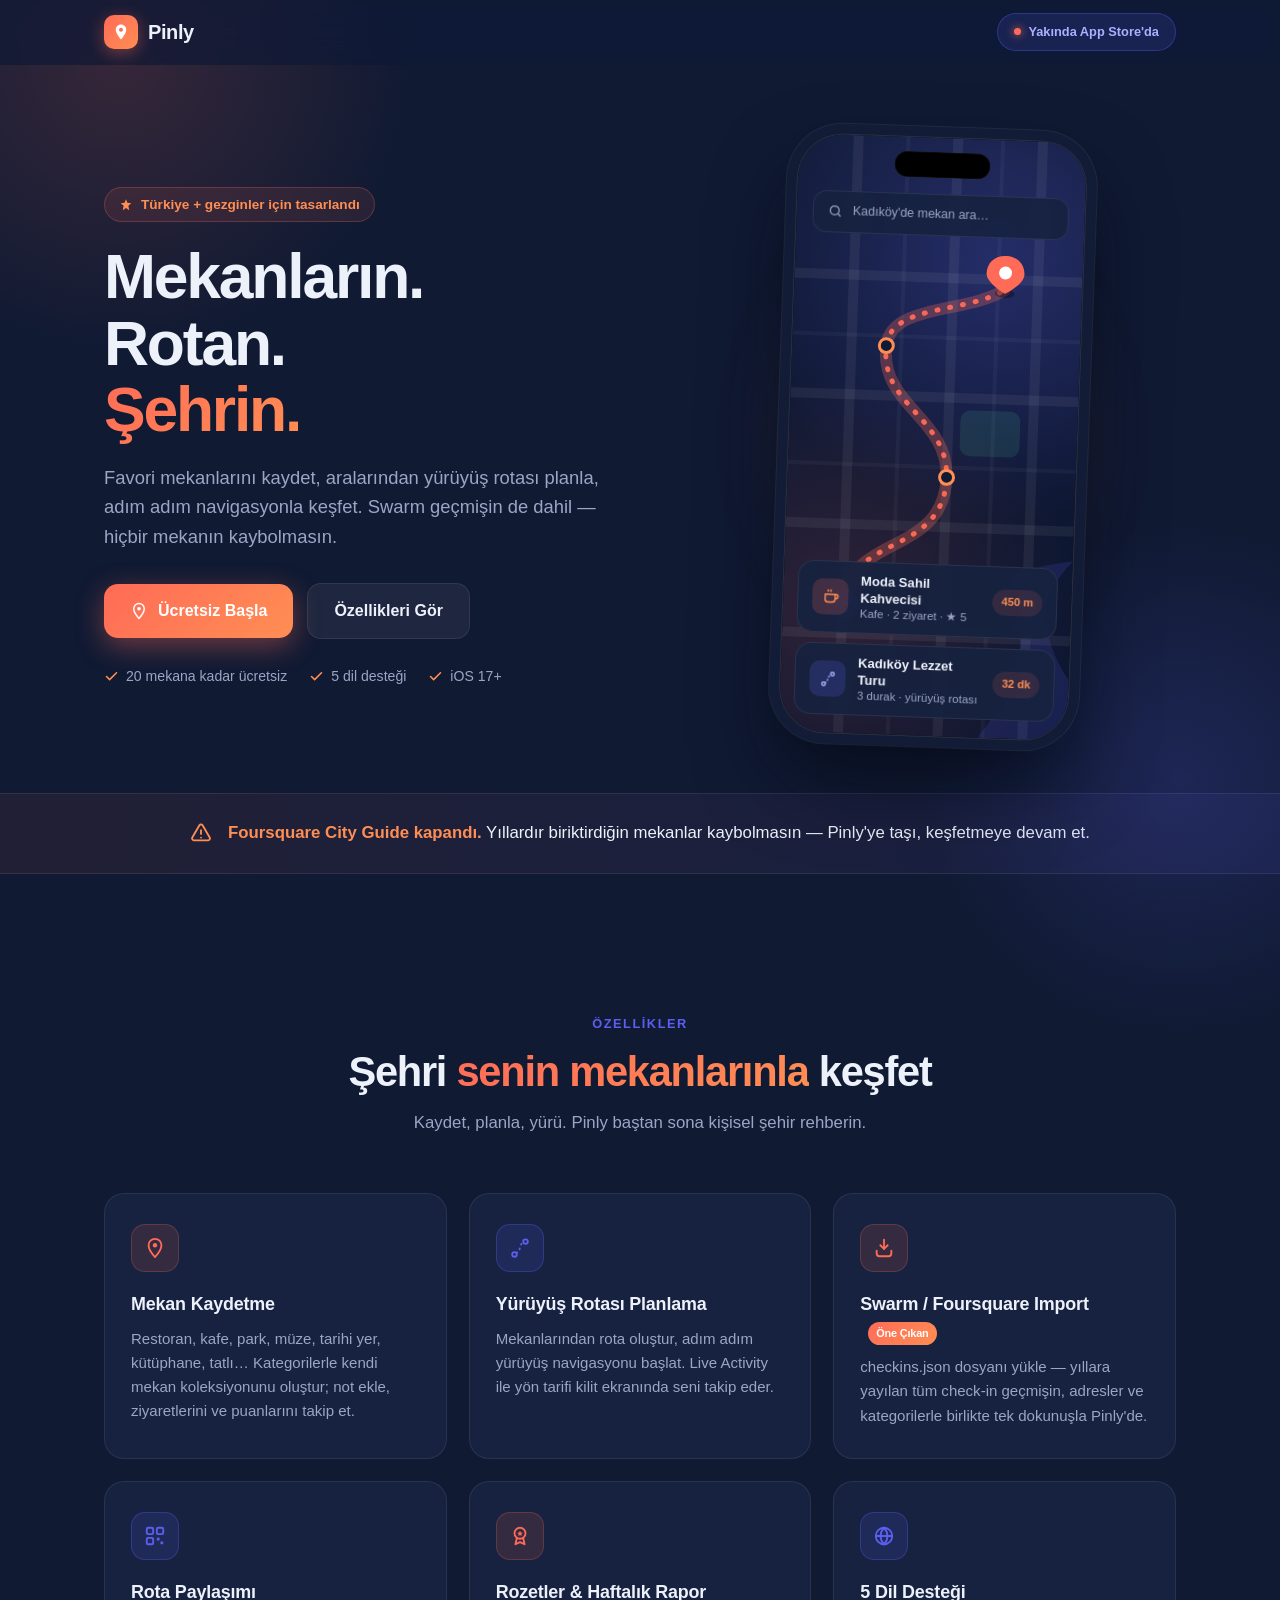
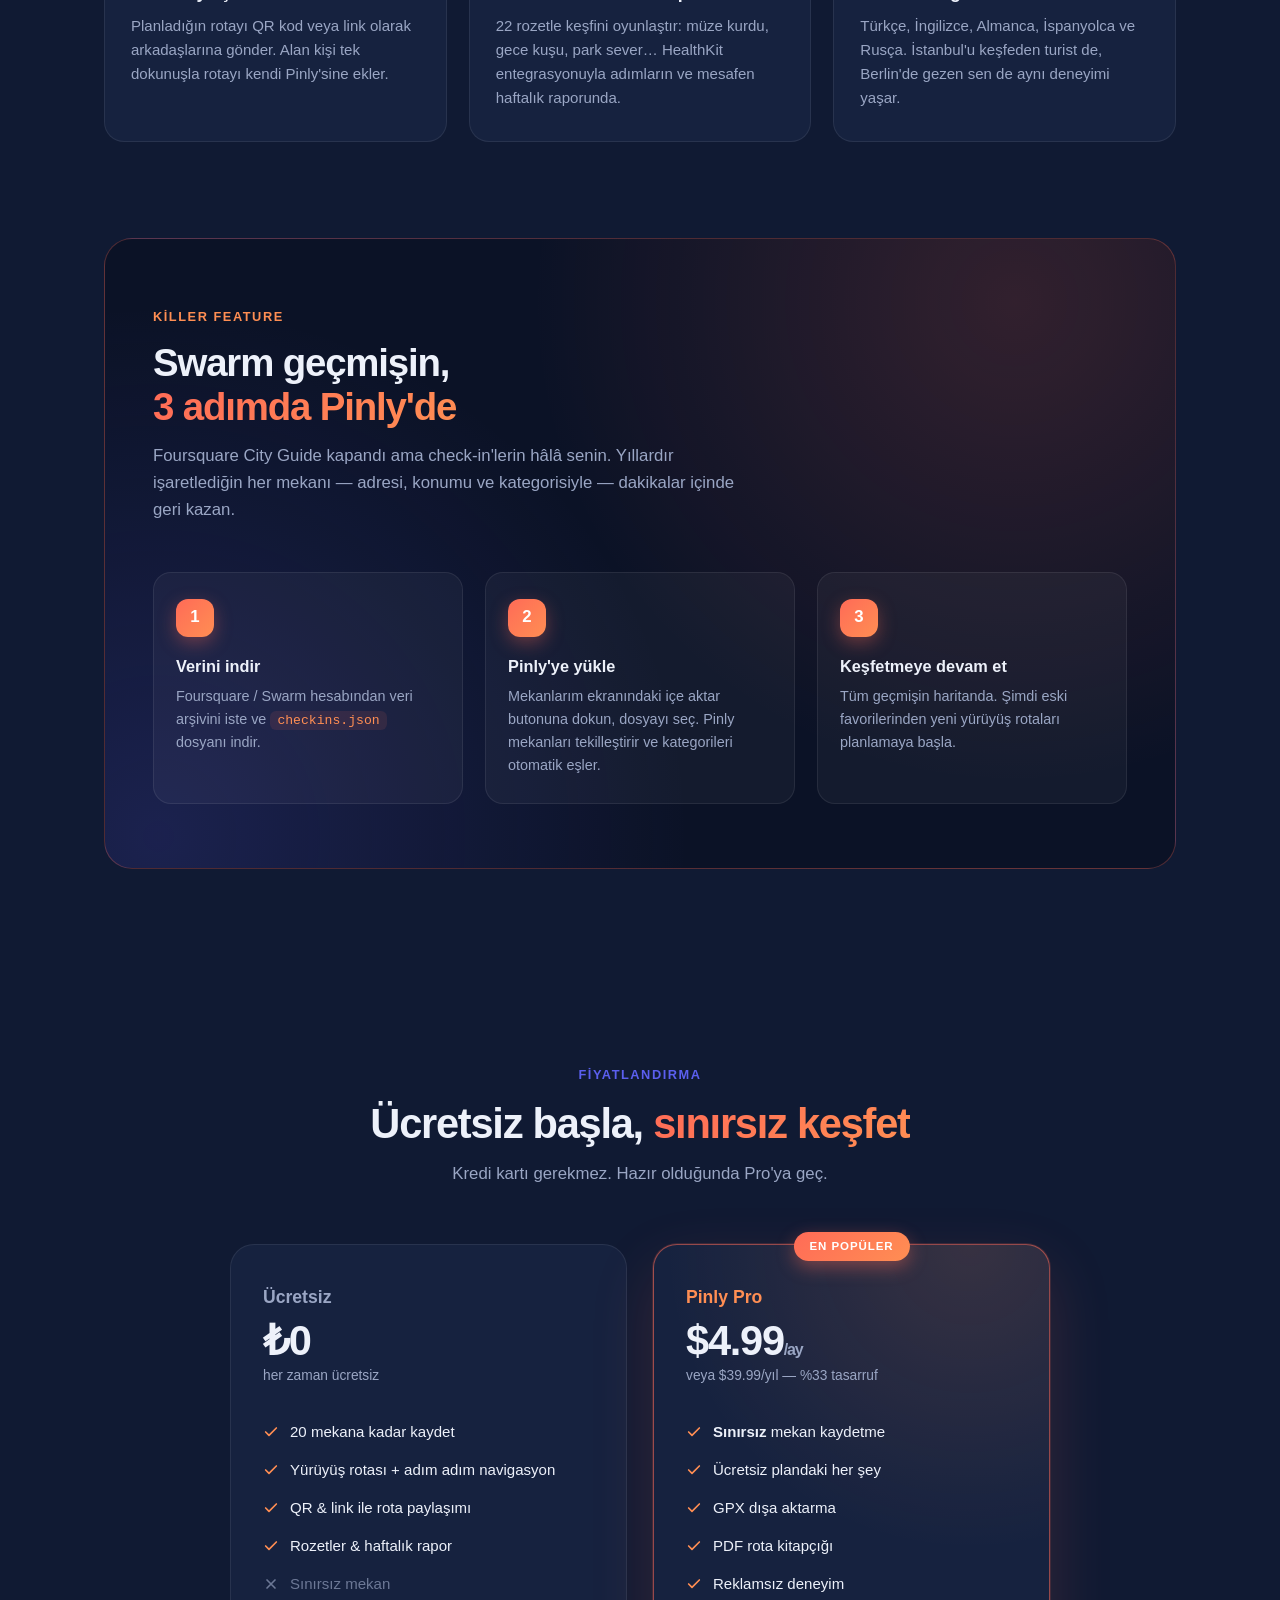
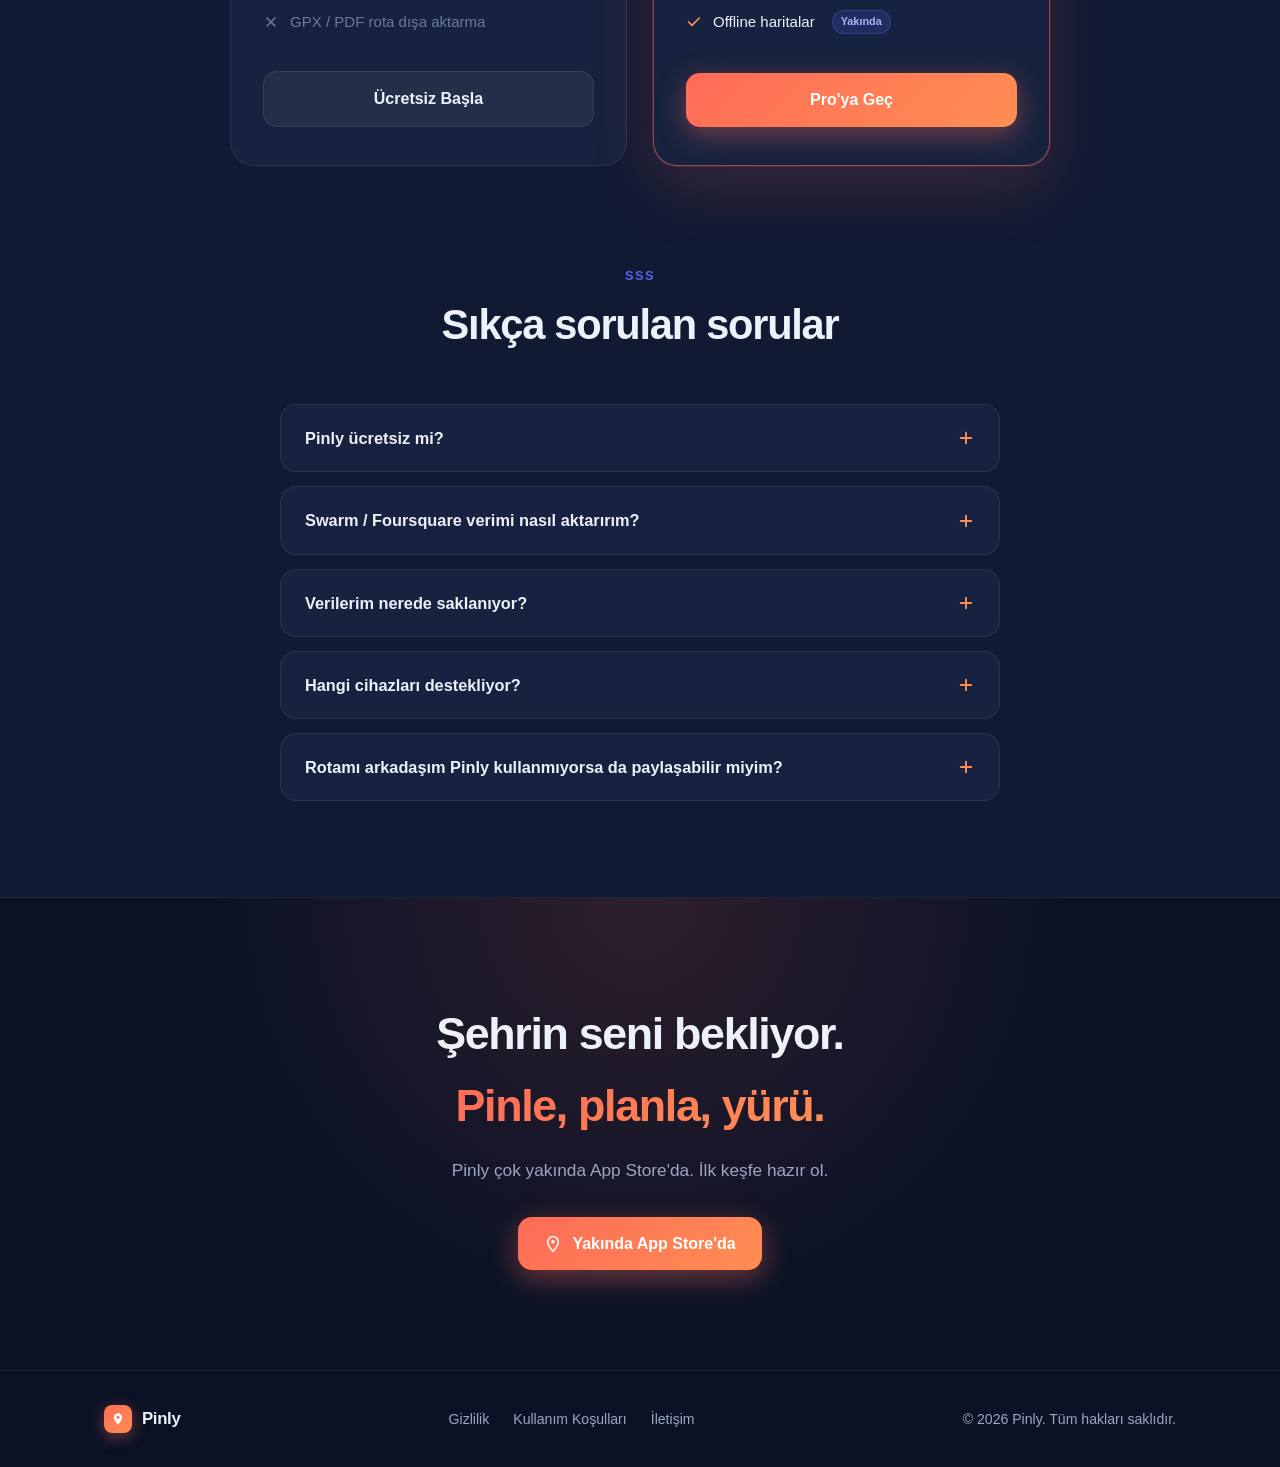
==== landing/index.html @ 80c08e86 ",':)" ====
<!DOCTYPE html>
<html lang="tr">
<head>
<meta charset="UTF-8">
<meta name="viewport" content="width=device-width, initial-scale=1.0">
<title>Pinly — Mekanların. Rotan. Şehrin.</title>
<meta name="description" content="Pinly: favori mekanlarını kaydet, yürüyüş rotaları planla, adım adım navigasyonla şehri keşfet. Swarm geçmişini tek dokunuşla içeri aktar.">
<style>
  :root{
    --coral:#FF6B57;
    --coral2:#FF8E53;
    --navy:#101A33;
    --navy-deep:#0B1226;
    --navy-card:#16223F;
    --navy-line:rgba(255,255,255,.08);
    --indigo:#5B5FEF;
    --text:#EDF1FA;
    --muted:#9AA6C4;
    --grad:linear-gradient(135deg,var(--coral) 0%,var(--coral2) 100%);
    --radius:20px;
  }
  *{margin:0;padding:0;box-sizing:border-box}
  html{scroll-behavior:smooth}
  body{
    font-family:-apple-system,BlinkMacSystemFont,"SF Pro Display","SF Pro Text",Inter,"Segoe UI",sans-serif;
    background:var(--navy);
    color:var(--text);
    line-height:1.6;
    overflow-x:hidden;
    -webkit-font-smoothing:antialiased;
  }
  img,svg{max-width:100%;display:block}
  a{color:inherit;text-decoration:none}
  .container{max-width:1120px;margin:0 auto;padding:0 24px}
  section{position:relative}

  /* ---------- NAV ---------- */
  nav{
    position:sticky;top:0;z-index:100;
    background:rgba(16,26,51,.72);
    backdrop-filter:saturate(160%) blur(14px);
    -webkit-backdrop-filter:saturate(160%) blur(14px);
    border-bottom:1px solid transparent;
    transition:border-color .3s,box-shadow .3s;
  }
  nav.scrolled{
    border-bottom-color:var(--navy-line);
    box-shadow:0 8px 32px rgba(4,8,20,.45);
  }
  .nav-inner{
    display:flex;align-items:center;justify-content:space-between;
    height:64px;
  }
  .logo{display:flex;align-items:center;gap:10px;font-weight:700;font-size:1.25rem;letter-spacing:-.02em}
  .logo-mark{
    width:34px;height:34px;border-radius:10px;
    background:var(--grad);
    display:flex;align-items:center;justify-content:center;
    box-shadow:0 4px 16px rgba(255,107,87,.4);
    flex-shrink:0;
  }
  .pill{
    font-size:.8rem;font-weight:600;
    padding:8px 16px;border-radius:999px;
    background:rgba(91,95,239,.15);
    color:#ADB0FF;
    border:1px solid rgba(91,95,239,.35);
    white-space:nowrap;
  }
  .pill .dot{
    display:inline-block;width:7px;height:7px;border-radius:50%;
    background:var(--coral);margin-right:7px;
    box-shadow:0 0 8px var(--coral);
    animation:pulse 2s infinite;
    vertical-align:1px;
  }
  @keyframes pulse{0%,100%{opacity:1}50%{opacity:.35}}

  /* ---------- HERO ---------- */
  .hero{
    padding:72px 0 40px;
    overflow:hidden;
  }
  .hero::before{
    content:"";position:absolute;pointer-events:none;
    width:640px;height:640px;left:-200px;top:-260px;
    background:radial-gradient(circle,rgba(255,107,87,.16) 0%,transparent 65%);
  }
  .hero::after{
    content:"";position:absolute;pointer-events:none;
    width:560px;height:560px;right:-180px;bottom:-160px;
    background:radial-gradient(circle,rgba(91,95,239,.18) 0%,transparent 65%);
  }
  .hero-grid{
    display:grid;grid-template-columns:1.05fr .95fr;
    gap:48px;align-items:center;
    position:relative;z-index:1;
  }
  .eyebrow{
    display:inline-flex;align-items:center;gap:8px;
    font-size:.85rem;font-weight:600;color:var(--coral2);
    background:rgba(255,107,87,.1);
    border:1px solid rgba(255,107,87,.25);
    padding:6px 14px;border-radius:999px;margin-bottom:22px;
  }
  h1{
    font-size:clamp(2.4rem,5.4vw,3.9rem);
    line-height:1.06;font-weight:800;letter-spacing:-.035em;
    margin-bottom:20px;
  }
  .grad-text{
    background:var(--grad);
    -webkit-background-clip:text;background-clip:text;
    -webkit-text-fill-color:transparent;color:transparent;
  }
  .hero p.sub{
    font-size:1.15rem;color:var(--muted);max-width:34rem;margin-bottom:32px;
  }
  .cta-row{display:flex;gap:14px;flex-wrap:wrap;align-items:center}
  .btn{
    display:inline-flex;align-items:center;gap:10px;
    padding:14px 26px;border-radius:14px;
    font-weight:700;font-size:1rem;cursor:pointer;
    transition:transform .18s,box-shadow .18s,background .18s;
    border:none;
  }
  .btn-primary{
    background:var(--grad);color:#fff;
    box-shadow:0 8px 28px rgba(255,107,87,.4);
  }
  .btn-primary:hover{transform:translateY(-2px);box-shadow:0 12px 36px rgba(255,107,87,.55)}
  .btn-ghost{
    background:rgba(255,255,255,.06);color:var(--text);
    border:1px solid var(--navy-line);
  }
  .btn-ghost:hover{background:rgba(255,255,255,.1);transform:translateY(-2px)}
  .hero-meta{margin-top:26px;display:flex;gap:22px;flex-wrap:wrap;font-size:.88rem;color:var(--muted)}
  .hero-meta span{display:inline-flex;align-items:center;gap:7px}
  .hero-meta svg{flex-shrink:0}

  /* ---------- PHONE MOCKUP ---------- */
  .phone-wrap{
    display:flex;justify-content:center;position:relative;
  }
  .phone-wrap::before{
    content:"";position:absolute;inset:8% 12%;
    background:radial-gradient(ellipse,rgba(255,107,87,.22) 0%,transparent 70%);
    filter:blur(30px);z-index:0;
  }
  .phone{
    position:relative;z-index:1;
    width:290px;height:600px;
    background:#080D1C;
    border-radius:46px;
    border:1px solid rgba(255,255,255,.14);
    box-shadow:
      0 0 0 10px #131C36,
      0 0 0 11px rgba(255,255,255,.07),
      0 40px 80px rgba(3,7,18,.7);
    overflow:hidden;
    transform:rotate(2deg);
  }
  .phone .island{
    position:absolute;top:14px;left:50%;transform:translateX(-50%);
    width:96px;height:26px;border-radius:999px;background:#000;
    z-index:5;border:1px solid rgba(255,255,255,.06);
  }
  .screen{
    position:absolute;inset:0;
    background:
      radial-gradient(circle at 70% 20%,rgba(91,95,239,.28) 0%,transparent 50%),
      radial-gradient(circle at 20% 80%,rgba(255,107,87,.14) 0%,transparent 45%),
      linear-gradient(180deg,#111B36 0%,#0C1530 100%);
  }
  .screen svg.map{position:absolute;inset:0;width:100%;height:100%}
  .screen-top{
    position:absolute;top:56px;left:16px;right:16px;
    display:flex;align-items:center;gap:10px;
    background:rgba(22,34,63,.85);
    border:1px solid var(--navy-line);
    border-radius:14px;padding:10px 14px;
    font-size:.78rem;color:var(--muted);
    backdrop-filter:blur(8px);
    z-index:4;
  }
  .bottom-cards{
    position:absolute;left:14px;right:14px;bottom:18px;z-index:4;
    display:flex;flex-direction:column;gap:10px;
  }
  .mini-card{
    display:flex;align-items:center;gap:12px;
    background:rgba(22,34,63,.92);
    border:1px solid var(--navy-line);
    border-radius:16px;padding:11px 14px;
    backdrop-filter:blur(8px);
  }
  .mini-card .ic{
    width:36px;height:36px;border-radius:10px;flex-shrink:0;
    display:flex;align-items:center;justify-content:center;
  }
  .ic-coral{background:rgba(255,107,87,.18)}
  .ic-indigo{background:rgba(91,95,239,.2)}
  .mini-card .t{font-size:.82rem;font-weight:700;line-height:1.25}
  .mini-card .s{font-size:.72rem;color:var(--muted);line-height:1.3}
  .mini-card .badge-eta{
    margin-left:auto;font-size:.7rem;font-weight:700;color:var(--coral2);
    background:rgba(255,107,87,.12);padding:4px 9px;border-radius:999px;
    white-space:nowrap;
  }

  /* ---------- SOCIAL PROOF STRIP ---------- */
  .proof{
    margin:56px 0 0;
    border-top:1px solid var(--navy-line);
    border-bottom:1px solid var(--navy-line);
    background:linear-gradient(90deg,rgba(255,107,87,.07),rgba(91,95,239,.08));
  }
  .proof-inner{
    display:flex;align-items:center;justify-content:center;gap:16px;
    padding:26px 24px;text-align:center;flex-wrap:wrap;
  }
  .proof-inner strong{color:var(--coral2)}
  .proof-inner p{font-size:1.05rem;color:var(--text);font-weight:500}

  /* ---------- SECTIONS ---------- */
  .section{padding:96px 0}
  .section-head{text-align:center;max-width:640px;margin:0 auto 56px}
  .section-head h2{
    font-size:clamp(1.8rem,3.6vw,2.6rem);
    font-weight:800;letter-spacing:-.03em;line-height:1.15;
    margin-bottom:14px;
  }
  .section-head p{color:var(--muted);font-size:1.05rem}
  .kicker{
    display:inline-block;font-size:.8rem;font-weight:700;
    text-transform:uppercase;letter-spacing:.12em;
    color:var(--indigo);margin-bottom:14px;
  }

  /* ---------- FEATURES ---------- */
  .features-grid{
    display:grid;grid-template-columns:repeat(3,1fr);gap:22px;
  }
  .feature{
    background:var(--navy-card);
    border:1px solid var(--navy-line);
    border-radius:var(--radius);
    padding:30px 26px;
    transition:transform .22s,border-color .22s,box-shadow .22s;
  }
  .feature:hover{
    transform:translateY(-5px);
    border-color:rgba(255,107,87,.4);
    box-shadow:0 18px 44px rgba(4,8,20,.5);
  }
  .feature .f-icon{
    width:48px;height:48px;border-radius:14px;
    background:rgba(255,107,87,.13);
    border:1px solid rgba(255,107,87,.22);
    display:flex;align-items:center;justify-content:center;
    margin-bottom:18px;
  }
  .feature:nth-child(even) .f-icon{
    background:rgba(91,95,239,.15);
    border-color:rgba(91,95,239,.3);
  }
  .feature h3{font-size:1.12rem;font-weight:700;margin-bottom:8px;letter-spacing:-.01em}
  .feature p{font-size:.94rem;color:var(--muted)}
  .feature .tag{
    display:inline-block;margin-left:8px;font-size:.68rem;font-weight:700;
    vertical-align:2px;padding:3px 8px;border-radius:999px;
    background:var(--grad);color:#fff;
  }

  /* ---------- SWARM SPOTLIGHT ---------- */
  .swarm-card{
    position:relative;
    background:
      radial-gradient(circle at 85% 10%,rgba(255,107,87,.16) 0%,transparent 45%),
      radial-gradient(circle at 5% 95%,rgba(91,95,239,.2) 0%,transparent 45%),
      var(--navy-deep);
    border:1px solid rgba(255,107,87,.28);
    border-radius:28px;
    padding:64px 48px;
    overflow:hidden;
  }
  .swarm-head{max-width:600px;margin-bottom:48px}
  .swarm-head h2{
    font-size:clamp(1.7rem,3.4vw,2.4rem);
    font-weight:800;letter-spacing:-.03em;line-height:1.15;margin-bottom:14px;
  }
  .swarm-head p{color:var(--muted);font-size:1.05rem}
  .steps{display:grid;grid-template-columns:repeat(3,1fr);gap:22px}
  .step{
    background:rgba(255,255,255,.04);
    border:1px solid var(--navy-line);
    border-radius:18px;padding:26px 22px;
    transition:transform .22s,border-color .22s;
  }
  .step:hover{transform:translateY(-4px);border-color:rgba(255,142,83,.4)}
  .step .num{
    width:38px;height:38px;border-radius:12px;
    background:var(--grad);color:#fff;
    font-weight:800;font-size:1.05rem;
    display:flex;align-items:center;justify-content:center;
    margin-bottom:16px;
    box-shadow:0 6px 18px rgba(255,107,87,.35);
  }
  .step h3{font-size:1.02rem;font-weight:700;margin-bottom:6px}
  .step p{font-size:.9rem;color:var(--muted)}
  .step code{
    font-family:ui-monospace,"SF Mono",Menlo,monospace;
    font-size:.82rem;color:var(--coral2);
    background:rgba(255,107,87,.1);padding:2px 7px;border-radius:6px;
  }

  /* ---------- PRICING ---------- */
  .pricing-grid{
    display:grid;grid-template-columns:repeat(2,1fr);gap:26px;
    max-width:820px;margin:0 auto;align-items:stretch;
  }
  .price-card{
    background:var(--navy-card);
    border:1px solid var(--navy-line);
    border-radius:24px;padding:38px 32px;
    display:flex;flex-direction:column;
    transition:transform .22s;
  }
  .price-card:hover{transform:translateY(-4px)}
  .price-card.pro{
    position:relative;
    background:
      radial-gradient(circle at 80% 0%,rgba(255,142,83,.14) 0%,transparent 50%),
      var(--navy-card);
    border:1.5px solid rgba(255,107,87,.55);
    box-shadow:0 0 0 1px rgba(255,107,87,.15),0 24px 64px rgba(255,107,87,.16);
  }
  .price-card.pro .ribbon{
    position:absolute;top:-13px;left:50%;transform:translateX(-50%);
    background:var(--grad);color:#fff;
    font-size:.72rem;font-weight:800;letter-spacing:.08em;text-transform:uppercase;
    padding:5px 16px;border-radius:999px;white-space:nowrap;
    box-shadow:0 6px 18px rgba(255,107,87,.4);
  }
  .price-card h3{font-size:1.1rem;font-weight:700;color:var(--muted);margin-bottom:8px}
  .price-card.pro h3{color:var(--coral2)}
  .price{
    font-size:2.6rem;font-weight:800;letter-spacing:-.03em;line-height:1;
    margin-bottom:4px;
  }
  .price small{font-size:1rem;font-weight:600;color:var(--muted)}
  .price-alt{font-size:.86rem;color:var(--muted);margin-bottom:26px}
  .plist{list-style:none;margin-bottom:30px;flex:1}
  .plist li{
    display:flex;gap:11px;align-items:flex-start;
    font-size:.94rem;padding:7px 0;color:var(--text);
  }
  .plist li.off{color:var(--muted);opacity:.65}
  .plist svg{flex-shrink:0;margin-top:4px}
  .plist .soon{
    font-size:.68rem;font-weight:700;color:#ADB0FF;
    background:rgba(91,95,239,.18);border:1px solid rgba(91,95,239,.35);
    padding:2px 8px;border-radius:999px;margin-left:6px;white-space:nowrap;
  }
  .price-card .btn{justify-content:center;width:100%}

  /* ---------- FAQ ---------- */
  .faq-list{max-width:720px;margin:0 auto;display:flex;flex-direction:column;gap:14px}
  details{
    background:var(--navy-card);
    border:1px solid var(--navy-line);
    border-radius:16px;
    transition:border-color .2s;
    overflow:hidden;
  }
  details:hover{border-color:rgba(255,107,87,.3)}
  details[open]{border-color:rgba(255,107,87,.45)}
  summary{
    cursor:pointer;list-style:none;
    padding:20px 24px;
    font-weight:700;font-size:1.02rem;
    display:flex;align-items:center;justify-content:space-between;gap:16px;
    user-select:none;
  }
  summary::-webkit-details-marker{display:none}
  summary .chev{
    flex-shrink:0;transition:transform .25s;color:var(--coral2);
  }
  details[open] summary .chev{transform:rotate(45deg)}
  details .answer{
    padding:0 24px 22px;color:var(--muted);font-size:.96rem;
  }

  /* ---------- FINAL CTA + FOOTER ---------- */
  .final-cta{
    text-align:center;padding:100px 24px;
    background:
      radial-gradient(circle at 50% 0%,rgba(255,107,87,.14) 0%,transparent 55%),
      var(--navy-deep);
    border-top:1px solid var(--navy-line);
  }
  .final-cta h2{
    font-size:clamp(1.9rem,4vw,2.8rem);font-weight:800;
    letter-spacing:-.03em;margin-bottom:16px;
  }
  .final-cta p{color:var(--muted);margin-bottom:32px;font-size:1.08rem}
  footer{
    border-top:1px solid var(--navy-line);
    background:var(--navy-deep);
    padding:34px 0;
  }
  .footer-inner{
    display:flex;align-items:center;justify-content:space-between;
    gap:18px;flex-wrap:wrap;
  }
  .footer-inner .copy{color:var(--muted);font-size:.88rem}
  .footer-links{display:flex;gap:24px;font-size:.88rem}
  .footer-links a{color:var(--muted);transition:color .2s}
  .footer-links a:hover{color:var(--coral2)}

  /* ---------- RESPONSIVE ---------- */
  @media(max-width:920px){
    .hero-grid{grid-template-columns:1fr;gap:56px;text-align:center}
    .hero p.sub{margin-left:auto;margin-right:auto}
    .cta-row,.hero-meta{justify-content:center}
    .features-grid{grid-template-columns:repeat(2,1fr)}
    .steps{grid-template-columns:1fr}
    .swarm-card{padding:44px 28px}
  }
  @media(max-width:600px){
    .features-grid{grid-template-columns:1fr}
    .pricing-grid{grid-template-columns:1fr}
    .section{padding:72px 0}
    .phone{width:260px;height:540px}
    .nav-inner{height:58px}
    .logo{font-size:1.1rem}
    .pill{font-size:.72rem;padding:7px 12px}
    .footer-inner{justify-content:center;text-align:center}
  }
</style>
</head>
<body>

<!-- ============ NAV ============ -->
<nav id="nav">
  <div class="container nav-inner">
    <a class="logo" href="#top" aria-label="Pinly ana sayfa">
      <span class="logo-mark">
        <svg width="18" height="18" viewBox="0 0 24 24" fill="none" aria-hidden="true">
          <path d="M12 2C8.1 2 5 5.1 5 9c0 5.2 7 13 7 13s7-7.8 7-13c0-3.9-3.1-7-7-7z" fill="#fff"/>
          <circle cx="12" cy="9" r="2.6" fill="#FF6B57"/>
        </svg>
      </span>
      Pinly
    </a>
    <span class="pill"><span class="dot"></span>Yakında App Store'da</span>
  </div>
</nav>

<!-- ============ HERO ============ -->
<header class="hero" id="top">
  <div class="container hero-grid">
    <div>
      <span class="eyebrow">
        <svg width="14" height="14" viewBox="0 0 24 24" fill="none" aria-hidden="true">
          <path d="M12 2l2.4 6.2L21 9l-5 4.4L17.5 21 12 17.3 6.5 21 8 13.4 3 9l6.6-.8L12 2z" fill="currentColor"/>
        </svg>
        Türkiye + gezginler için tasarlandı
      </span>
      <h1>Mekanların.<br>Rotan.<br><span class="grad-text">Şehrin.</span></h1>
      <p class="sub">Favori mekanlarını kaydet, aralarından yürüyüş rotası planla, adım adım navigasyonla keşfet. Swarm geçmişin de dahil — hiçbir mekanın kaybolmasın.</p>
      <div class="cta-row">
        <a class="btn btn-primary" href="#fiyat">
          <svg width="18" height="18" viewBox="0 0 24 24" fill="none" aria-hidden="true">
            <path d="M12 2C8.1 2 5 5.1 5 9c0 5.2 7 13 7 13s7-7.8 7-13c0-3.9-3.1-7-7-7z" stroke="#fff" stroke-width="2" stroke-linejoin="round"/>
            <circle cx="12" cy="9" r="2.4" fill="#fff"/>
          </svg>
          Ücretsiz Başla
        </a>
        <a class="btn btn-ghost" href="#ozellikler">Özellikleri Gör</a>
      </div>
      <div class="hero-meta">
        <span>
          <svg width="15" height="15" viewBox="0 0 24 24" fill="none" aria-hidden="true"><path d="M20 6L9 17l-5-5" stroke="#FF8E53" stroke-width="2.5" stroke-linecap="round" stroke-linejoin="round"/></svg>
          20 mekana kadar ücretsiz
        </span>
        <span>
          <svg width="15" height="15" viewBox="0 0 24 24" fill="none" aria-hidden="true"><path d="M20 6L9 17l-5-5" stroke="#FF8E53" stroke-width="2.5" stroke-linecap="round" stroke-linejoin="round"/></svg>
          5 dil desteği
        </span>
        <span>
          <svg width="15" height="15" viewBox="0 0 24 24" fill="none" aria-hidden="true"><path d="M20 6L9 17l-5-5" stroke="#FF8E53" stroke-width="2.5" stroke-linecap="round" stroke-linejoin="round"/></svg>
          iOS 17+
        </span>
      </div>
    </div>

    <!-- Phone mockup (pure CSS/SVG) -->
    <div class="phone-wrap" aria-hidden="true">
      <div class="phone">
        <div class="island"></div>
        <div class="screen">
          <svg class="map" viewBox="0 0 290 600" preserveAspectRatio="xMidYMid slice">
            <!-- street grid -->
            <g stroke="rgba(255,255,255,.06)" stroke-width="10" stroke-linecap="round">
              <path d="M-20 140 H310"/><path d="M-20 260 H310"/><path d="M-20 390 H310"/><path d="M-20 500 H310"/>
              <path d="M60 -20 V620"/><path d="M160 -20 V620"/><path d="M245 -20 V620"/>
            </g>
            <g stroke="rgba(255,255,255,.035)" stroke-width="4" stroke-linecap="round">
              <path d="M-20 200 H310"/><path d="M-20 330 H310"/><path d="M110 -20 V620"/><path d="M205 -20 V620"/>
            </g>
            <!-- park block -->
            <rect x="172" y="272" width="60" height="46" rx="10" fill="rgba(91,239,164,.10)"/>
            <!-- water -->
            <path d="M290 420 Q240 470 290 540 L290 600 L200 600 Q260 520 230 460 Q215 430 290 420Z" fill="rgba(91,95,239,.16)"/>
            <!-- route line -->
            <path d="M62 470 C 62 400, 160 420, 160 340 C 160 280, 90 270, 95 210 C 98 168, 175 175, 212 150"
                  fill="none" stroke="#FF6B57" stroke-width="5" stroke-linecap="round" stroke-dasharray="1 12" opacity=".95"/>
            <path d="M62 470 C 62 400, 160 420, 160 340 C 160 280, 90 270, 95 210 C 98 168, 175 175, 212 150"
                  fill="none" stroke="rgba(255,107,87,.28)" stroke-width="12" stroke-linecap="round"/>
            <!-- waypoint dots -->
            <circle cx="160" cy="340" r="7" fill="#101A33" stroke="#FF8E53" stroke-width="3"/>
            <circle cx="95" cy="210" r="7" fill="#101A33" stroke="#FF8E53" stroke-width="3"/>
            <!-- start dot -->
            <circle cx="62" cy="470" r="9" fill="#5B5FEF"/>
            <circle cx="62" cy="470" r="15" fill="none" stroke="rgba(91,95,239,.5)" stroke-width="2"/>
            <!-- destination pin -->
            <g transform="translate(212,150)">
              <ellipse cx="0" cy="4" rx="10" ry="4" fill="rgba(0,0,0,.35)"/>
              <path d="M0 -34 C -12 -34 -19 -26 -19 -16 C -19 -6 0 4 0 4 C 0 4 19 -6 19 -16 C 19 -26 12 -34 0 -34Z" fill="#FF6B57"/>
              <circle cx="0" cy="-17" r="6.5" fill="#fff"/>
            </g>
          </svg>
          <div class="screen-top">
            <svg width="15" height="15" viewBox="0 0 24 24" fill="none" aria-hidden="true">
              <circle cx="11" cy="11" r="7" stroke="#9AA6C4" stroke-width="2"/>
              <path d="M20 20l-3.5-3.5" stroke="#9AA6C4" stroke-width="2" stroke-linecap="round"/>
            </svg>
            Kadıköy'de mekan ara…
          </div>
          <div class="bottom-cards">
            <div class="mini-card">
              <span class="ic ic-coral">
                <svg width="17" height="17" viewBox="0 0 24 24" fill="none" aria-hidden="true">
                  <path d="M18 8h1a3 3 0 010 6h-1M4 8h14v7a4 4 0 01-4 4H8a4 4 0 01-4-4V8z" stroke="#FF8E53" stroke-width="2" stroke-linecap="round" stroke-linejoin="round"/>
                  <path d="M8 2v2M12 2v2" stroke="#FF8E53" stroke-width="2" stroke-linecap="round"/>
                </svg>
              </span>
              <div>
                <div class="t">Moda Sahil Kahvecisi</div>
                <div class="s">Kafe · 2 ziyaret · ★ 5</div>
              </div>
              <span class="badge-eta">450 m</span>
            </div>
            <div class="mini-card">
              <span class="ic ic-indigo">
                <svg width="17" height="17" viewBox="0 0 24 24" fill="none" aria-hidden="true">
                  <circle cx="6" cy="19" r="2.5" stroke="#ADB0FF" stroke-width="2"/>
                  <circle cx="18" cy="5" r="2.5" stroke="#ADB0FF" stroke-width="2"/>
                  <path d="M8 17.5 C 13 15, 11 8, 15.8 6.2" stroke="#ADB0FF" stroke-width="2" stroke-linecap="round" stroke-dasharray="1 4"/>
                </svg>
              </span>
              <div>
                <div class="t">Kadıköy Lezzet Turu</div>
                <div class="s">3 durak · yürüyüş rotası</div>
              </div>
              <span class="badge-eta">32 dk</span>
            </div>
          </div>
        </div>
      </div>
    </div>
  </div>

  <!-- Social proof strip -->
  <div class="proof">
    <div class="container proof-inner">
      <svg width="22" height="22" viewBox="0 0 24 24" fill="none" aria-hidden="true">
        <path d="M12 9v4M12 17h.01" stroke="#FF8E53" stroke-width="2" stroke-linecap="round"/>
        <path d="M10.3 3.6L2.5 17a2 2 0 001.7 3h15.6a2 2 0 001.7-3L13.7 3.6a2 2 0 00-3.4 0z" stroke="#FF8E53" stroke-width="2" stroke-linejoin="round"/>
      </svg>
      <p><strong>Foursquare City Guide kapandı.</strong> Yıllardır biriktirdiğin mekanlar kaybolmasın — Pinly'ye taşı, keşfetmeye devam et.</p>
    </div>
  </div>
</header>

<!-- ============ FEATURES ============ -->
<section class="section" id="ozellikler">
  <div class="container">
    <div class="section-head">
      <span class="kicker">Özellikler</span>
      <h2>Şehri <span class="grad-text">senin mekanlarınla</span> keşfet</h2>
      <p>Kaydet, planla, yürü. Pinly baştan sona kişisel şehir rehberin.</p>
    </div>
    <div class="features-grid">

      <div class="feature">
        <div class="f-icon">
          <svg width="22" height="22" viewBox="0 0 24 24" fill="none" aria-hidden="true">
            <path d="M12 2C8.1 2 5 5.1 5 9c0 5.2 7 13 7 13s7-7.8 7-13c0-3.9-3.1-7-7-7z" stroke="#FF6B57" stroke-width="2" stroke-linejoin="round"/>
            <circle cx="12" cy="9" r="2.4" fill="#FF6B57"/>
          </svg>
        </div>
        <h3>Mekan Kaydetme</h3>
        <p>Restoran, kafe, park, müze, tarihi yer, kütüphane, tatlı… Kategorilerle kendi mekan koleksiyonunu oluştur; not ekle, ziyaretlerini ve puanlarını takip et.</p>
      </div>

      <div class="feature">
        <div class="f-icon">
          <svg width="22" height="22" viewBox="0 0 24 24" fill="none" aria-hidden="true">
            <circle cx="6" cy="19" r="2.5" stroke="#5B5FEF" stroke-width="2"/>
            <circle cx="18" cy="5" r="2.5" stroke="#5B5FEF" stroke-width="2"/>
            <path d="M8 17.5 C 14 15, 10 8, 15.8 6.2" stroke="#5B5FEF" stroke-width="2" stroke-linecap="round" stroke-dasharray="1 4.5"/>
          </svg>
        </div>
        <h3>Yürüyüş Rotası Planlama</h3>
        <p>Mekanlarından rota oluştur, adım adım yürüyüş navigasyonu başlat. Live Activity ile yön tarifi kilit ekranında seni takip eder.</p>
      </div>

      <div class="feature">
        <div class="f-icon">
          <svg width="22" height="22" viewBox="0 0 24 24" fill="none" aria-hidden="true">
            <path d="M12 3v10" stroke="#FF6B57" stroke-width="2" stroke-linecap="round"/>
            <path d="M8 9l4 4 4-4" stroke="#FF6B57" stroke-width="2" stroke-linecap="round" stroke-linejoin="round"/>
            <path d="M4 15v3a3 3 0 003 3h10a3 3 0 003-3v-3" stroke="#FF6B57" stroke-width="2" stroke-linecap="round"/>
          </svg>
        </div>
        <h3>Swarm / Foursquare Import <span class="tag">Öne Çıkan</span></h3>
        <p>checkins.json dosyanı yükle — yıllara yayılan tüm check-in geçmişin, adresler ve kategorilerle birlikte tek dokunuşla Pinly'de.</p>
      </div>

      <div class="feature">
        <div class="f-icon">
          <svg width="22" height="22" viewBox="0 0 24 24" fill="none" aria-hidden="true">
            <rect x="3" y="3" width="7" height="7" rx="1.5" stroke="#5B5FEF" stroke-width="2"/>
            <rect x="14" y="3" width="7" height="7" rx="1.5" stroke="#5B5FEF" stroke-width="2"/>
            <rect x="3" y="14" width="7" height="7" rx="1.5" stroke="#5B5FEF" stroke-width="2"/>
            <path d="M14 14h3v3h-3zM18 18h3v3h-3z" fill="#5B5FEF"/>
          </svg>
        </div>
        <h3>Rota Paylaşımı</h3>
        <p>Planladığın rotayı QR kod veya link olarak arkadaşlarına gönder. Alan kişi tek dokunuşla rotayı kendi Pinly'sine ekler.</p>
      </div>

      <div class="feature">
        <div class="f-icon">
          <svg width="22" height="22" viewBox="0 0 24 24" fill="none" aria-hidden="true">
            <circle cx="12" cy="9" r="6" stroke="#FF6B57" stroke-width="2"/>
            <path d="M12 6.2l.9 1.9 2.1.3-1.5 1.4.4 2.1L12 10.9l-1.9 1 .4-2.1L9 8.4l2.1-.3L12 6.2z" fill="#FF6B57"/>
            <path d="M8.5 14.5L7 21l5-2.4L17 21l-1.5-6.5" stroke="#FF6B57" stroke-width="2" stroke-linecap="round" stroke-linejoin="round"/>
          </svg>
        </div>
        <h3>Rozetler &amp; Haftalık Rapor</h3>
        <p>22 rozetle keşfini oyunlaştır: müze kurdu, gece kuşu, park sever… HealthKit entegrasyonuyla adımların ve mesafen haftalık raporunda.</p>
      </div>

      <div class="feature">
        <div class="f-icon">
          <svg width="22" height="22" viewBox="0 0 24 24" fill="none" aria-hidden="true">
            <circle cx="12" cy="12" r="9" stroke="#5B5FEF" stroke-width="2"/>
            <path d="M3 12h18M12 3c2.5 2.6 3.8 5.7 3.8 9S14.5 18.4 12 21c-2.5-2.6-3.8-5.7-3.8-9S9.5 5.6 12 3z" stroke="#5B5FEF" stroke-width="2"/>
          </svg>
        </div>
        <h3>5 Dil Desteği</h3>
        <p>Türkçe, İngilizce, Almanca, İspanyolca ve Rusça. İstanbul'u keşfeden turist de, Berlin'de gezen sen de aynı deneyimi yaşar.</p>
      </div>

    </div>
  </div>
</section>

<!-- ============ SWARM SPOTLIGHT ============ -->
<section class="section" id="swarm" style="padding-top:0">
  <div class="container">
    <div class="swarm-card">
      <div class="swarm-head">
        <span class="kicker" style="color:var(--coral2)">Killer Feature</span>
        <h2>Swarm geçmişin,<br><span class="grad-text">3 adımda Pinly'de</span></h2>
        <p>Foursquare City Guide kapandı ama check-in'lerin hâlâ senin. Yıllardır işaretlediğin her mekanı — adresi, konumu ve kategorisiyle — dakikalar içinde geri kazan.</p>
      </div>
      <div class="steps">
        <div class="step">
          <div class="num">1</div>
          <h3>Verini indir</h3>
          <p>Foursquare / Swarm hesabından veri arşivini iste ve <code>checkins.json</code> dosyanı indir.</p>
        </div>
        <div class="step">
          <div class="num">2</div>
          <h3>Pinly'ye yükle</h3>
          <p>Mekanlarım ekranındaki içe aktar butonuna dokun, dosyayı seç. Pinly mekanları tekilleştirir ve kategorileri otomatik eşler.</p>
        </div>
        <div class="step">
          <div class="num">3</div>
          <h3>Keşfetmeye devam et</h3>
          <p>Tüm geçmişin haritanda. Şimdi eski favorilerinden yeni yürüyüş rotaları planlamaya başla.</p>
        </div>
      </div>
    </div>
  </div>
</section>

<!-- ============ PRICING ============ -->
<section class="section" id="fiyat">
  <div class="container">
    <div class="section-head">
      <span class="kicker">Fiyatlandırma</span>
      <h2>Ücretsiz başla, <span class="grad-text">sınırsız keşfet</span></h2>
      <p>Kredi kartı gerekmez. Hazır olduğunda Pro'ya geç.</p>
    </div>
    <div class="pricing-grid">

      <div class="price-card">
        <h3>Ücretsiz</h3>
        <div class="price">₺0</div>
        <div class="price-alt">her zaman ücretsiz</div>
        <ul class="plist">
          <li>
            <svg width="16" height="16" viewBox="0 0 24 24" fill="none" aria-hidden="true"><path d="M20 6L9 17l-5-5" stroke="#FF8E53" stroke-width="2.5" stroke-linecap="round" stroke-linejoin="round"/></svg>
            20 mekana kadar kaydet
          </li>
          <li>
            <svg width="16" height="16" viewBox="0 0 24 24" fill="none" aria-hidden="true"><path d="M20 6L9 17l-5-5" stroke="#FF8E53" stroke-width="2.5" stroke-linecap="round" stroke-linejoin="round"/></svg>
            Yürüyüş rotası + adım adım navigasyon
          </li>
          <li>
            <svg width="16" height="16" viewBox="0 0 24 24" fill="none" aria-hidden="true"><path d="M20 6L9 17l-5-5" stroke="#FF8E53" stroke-width="2.5" stroke-linecap="round" stroke-linejoin="round"/></svg>
            QR &amp; link ile rota paylaşımı
          </li>
          <li>
            <svg width="16" height="16" viewBox="0 0 24 24" fill="none" aria-hidden="true"><path d="M20 6L9 17l-5-5" stroke="#FF8E53" stroke-width="2.5" stroke-linecap="round" stroke-linejoin="round"/></svg>
            Rozetler &amp; haftalık rapor
          </li>
          <li class="off">
            <svg width="16" height="16" viewBox="0 0 24 24" fill="none" aria-hidden="true"><path d="M6 6l12 12M18 6L6 18" stroke="#9AA6C4" stroke-width="2.5" stroke-linecap="round"/></svg>
            Sınırsız mekan
          </li>
          <li class="off">
            <svg width="16" height="16" viewBox="0 0 24 24" fill="none" aria-hidden="true"><path d="M6 6l12 12M18 6L6 18" stroke="#9AA6C4" stroke-width="2.5" stroke-linecap="round"/></svg>
            GPX / PDF rota dışa aktarma
          </li>
        </ul>
        <a class="btn btn-ghost" href="#">Ücretsiz Başla</a>
      </div>

      <div class="price-card pro">
        <span class="ribbon">En Popüler</span>
        <h3>Pinly Pro</h3>
        <div class="price">$4.99<small>/ay</small></div>
        <div class="price-alt">veya $39.99/yıl — %33 tasarruf</div>
        <ul class="plist">
          <li>
            <svg width="16" height="16" viewBox="0 0 24 24" fill="none" aria-hidden="true"><path d="M20 6L9 17l-5-5" stroke="#FF8E53" stroke-width="2.5" stroke-linecap="round" stroke-linejoin="round"/></svg>
            <span><strong>Sınırsız</strong> mekan kaydetme</span>
          </li>
          <li>
            <svg width="16" height="16" viewBox="0 0 24 24" fill="none" aria-hidden="true"><path d="M20 6L9 17l-5-5" stroke="#FF8E53" stroke-width="2.5" stroke-linecap="round" stroke-linejoin="round"/></svg>
            Ücretsiz plandaki her şey
          </li>
          <li>
            <svg width="16" height="16" viewBox="0 0 24 24" fill="none" aria-hidden="true"><path d="M20 6L9 17l-5-5" stroke="#FF8E53" stroke-width="2.5" stroke-linecap="round" stroke-linejoin="round"/></svg>
            GPX dışa aktarma
          </li>
          <li>
            <svg width="16" height="16" viewBox="0 0 24 24" fill="none" aria-hidden="true"><path d="M20 6L9 17l-5-5" stroke="#FF8E53" stroke-width="2.5" stroke-linecap="round" stroke-linejoin="round"/></svg>
            PDF rota kitapçığı
          </li>
          <li>
            <svg width="16" height="16" viewBox="0 0 24 24" fill="none" aria-hidden="true"><path d="M20 6L9 17l-5-5" stroke="#FF8E53" stroke-width="2.5" stroke-linecap="round" stroke-linejoin="round"/></svg>
            Reklamsız deneyim
          </li>
          <li>
            <svg width="16" height="16" viewBox="0 0 24 24" fill="none" aria-hidden="true"><path d="M20 6L9 17l-5-5" stroke="#FF8E53" stroke-width="2.5" stroke-linecap="round" stroke-linejoin="round"/></svg>
            Offline haritalar <span class="soon">Yakında</span>
          </li>
        </ul>
        <a class="btn btn-primary" href="#">Pro'ya Geç</a>
      </div>

    </div>
  </div>
</section>

<!-- ============ FAQ ============ -->
<section class="section" id="sss" style="padding-top:0">
  <div class="container">
    <div class="section-head">
      <span class="kicker">SSS</span>
      <h2>Sıkça sorulan sorular</h2>
    </div>
    <div class="faq-list">

      <details>
        <summary>Pinly ücretsiz mi?
          <svg class="chev" width="18" height="18" viewBox="0 0 24 24" fill="none" aria-hidden="true"><path d="M12 5v14M5 12h14" stroke="currentColor" stroke-width="2.5" stroke-linecap="round"/></svg>
        </summary>
        <div class="answer">Evet. 20 mekana kadar kaydetme, rota planlama, navigasyon ve paylaşım tamamen ücretsiz. Sınırsız mekan, GPX/PDF dışa aktarma ve yakında gelecek offline haritalar için Pro'ya ($4.99/ay veya $39.99/yıl) geçebilirsin.</div>
      </details>

      <details>
        <summary>Swarm / Foursquare verimi nasıl aktarırım?
          <svg class="chev" width="18" height="18" viewBox="0 0 24 24" fill="none" aria-hidden="true"><path d="M12 5v14M5 12h14" stroke="currentColor" stroke-width="2.5" stroke-linecap="round"/></svg>
        </summary>
        <div class="answer">Foursquare hesabından veri arşivini talep et, gelen paketteki checkins.json dosyasını Pinly'nin içe aktarma ekranından seç. Pinly aynı mekanı iki kez eklemez, kategorileri otomatik eşler ve adres bilgilerini korur.</div>
      </details>

      <details>
        <summary>Verilerim nerede saklanıyor?
          <svg class="chev" width="18" height="18" viewBox="0 0 24 24" fill="none" aria-hidden="true"><path d="M12 5v14M5 12h14" stroke="currentColor" stroke-width="2.5" stroke-linecap="round"/></svg>
        </summary>
        <div class="answer">Mekanların ve rotaların cihazında saklanır — hesap açmana gerek yok. iCloud senkronizasyonu yol haritamızda; geldiğinde verilerin kendi iCloud hesabında güvenle eşitlenecek.</div>
      </details>

      <details>
        <summary>Hangi cihazları destekliyor?
          <svg class="chev" width="18" height="18" viewBox="0 0 24 24" fill="none" aria-hidden="true"><path d="M12 5v14M5 12h14" stroke="currentColor" stroke-width="2.5" stroke-linecap="round"/></svg>
        </summary>
        <div class="answer">Pinly, iOS 17 ve üzeri çalıştıran iPhone'lar için tasarlandı. Kilit ekranı Live Activity, ana ekran widget'ı ve HealthKit entegrasyonu ile iPhone deneyiminden tam güç alır.</div>
      </details>

      <details>
        <summary>Rotamı arkadaşım Pinly kullanmıyorsa da paylaşabilir miyim?
          <svg class="chev" width="18" height="18" viewBox="0 0 24 24" fill="none" aria-hidden="true"><path d="M12 5v14M5 12h14" stroke="currentColor" stroke-width="2.5" stroke-linecap="round"/></svg>
        </summary>
        <div class="answer">Rota paylaşım linki ve QR kodu, Pinly yüklü cihazlarda tek dokunuşla açılır. Pro kullanıcıları ayrıca rotayı GPX veya PDF olarak dışa aktarıp herhangi bir uygulamada ya da kağıt üzerinde kullanabilir.</div>
      </details>

    </div>
  </div>
</section>

<!-- ============ FINAL CTA ============ -->
<section class="final-cta">
  <div class="container">
    <h2>Şehrin seni bekliyor.<br><span class="grad-text">Pinle, planla, yürü.</span></h2>
    <p>Pinly çok yakında App Store'da. İlk keşfe hazır ol.</p>
    <a class="btn btn-primary" href="#top">
      <svg width="18" height="18" viewBox="0 0 24 24" fill="none" aria-hidden="true">
        <path d="M12 2C8.1 2 5 5.1 5 9c0 5.2 7 13 7 13s7-7.8 7-13c0-3.9-3.1-7-7-7z" stroke="#fff" stroke-width="2" stroke-linejoin="round"/>
        <circle cx="12" cy="9" r="2.4" fill="#fff"/>
      </svg>
      Yakında App Store'da
    </a>
  </div>
</section>

<!-- ============ FOOTER ============ -->
<footer>
  <div class="container footer-inner">
    <div class="logo" style="font-size:1.05rem">
      <span class="logo-mark" style="width:28px;height:28px;border-radius:8px">
        <svg width="14" height="14" viewBox="0 0 24 24" fill="none" aria-hidden="true">
          <path d="M12 2C8.1 2 5 5.1 5 9c0 5.2 7 13 7 13s7-7.8 7-13c0-3.9-3.1-7-7-7z" fill="#fff"/>
          <circle cx="12" cy="9" r="2.6" fill="#FF6B57"/>
        </svg>
      </span>
      Pinly
    </div>
    <div class="footer-links">
      <a href="#">Gizlilik</a>
      <a href="#">Kullanım Koşulları</a>
      <a href="#">İletişim</a>
    </div>
    <div class="copy">© 2026 Pinly. Tüm hakları saklıdır.</div>
  </div>
</footer>

<script>
  (function(){
    var nav=document.getElementById('nav');
    function onScroll(){
      if(window.scrollY>8){nav.classList.add('scrolled');}
      else{nav.classList.remove('scrolled');}
    }
    window.addEventListener('scroll',onScroll,{passive:true});
    onScroll();
  })();
</script>

</body>
</html>
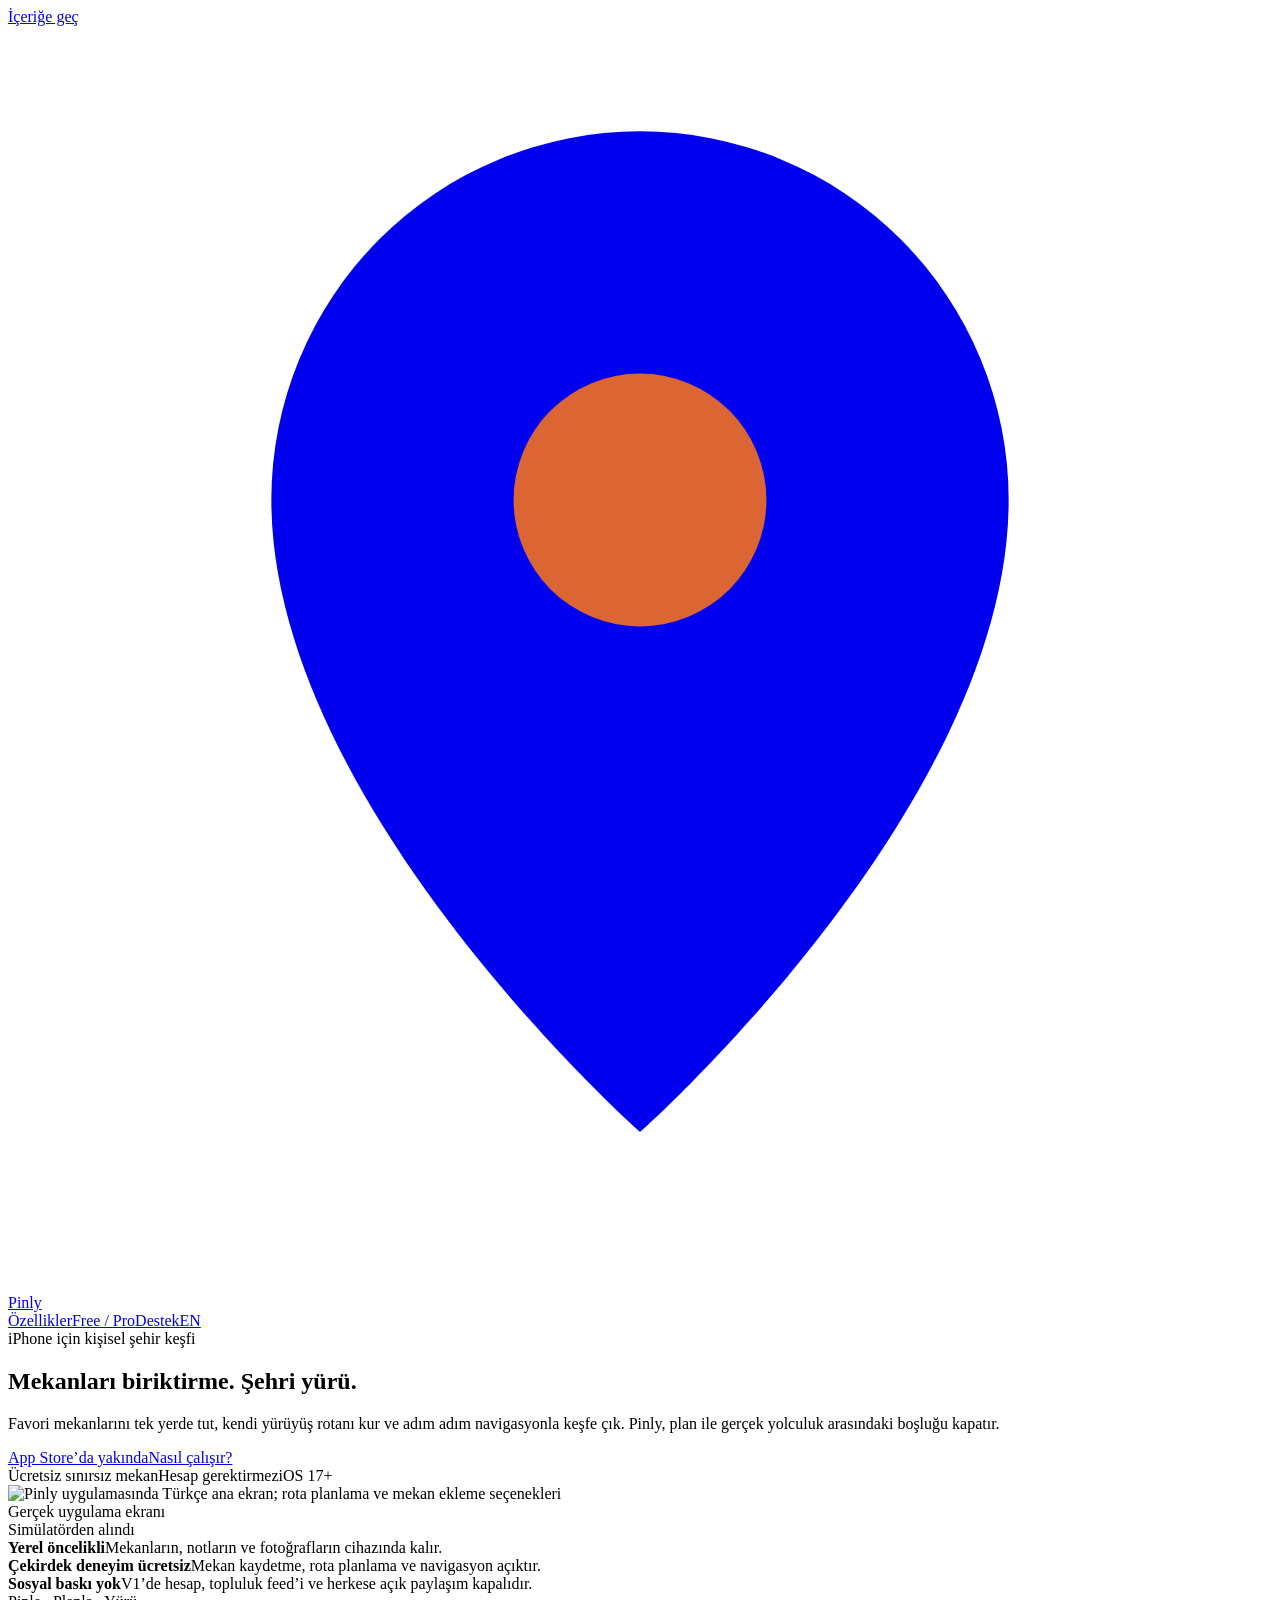
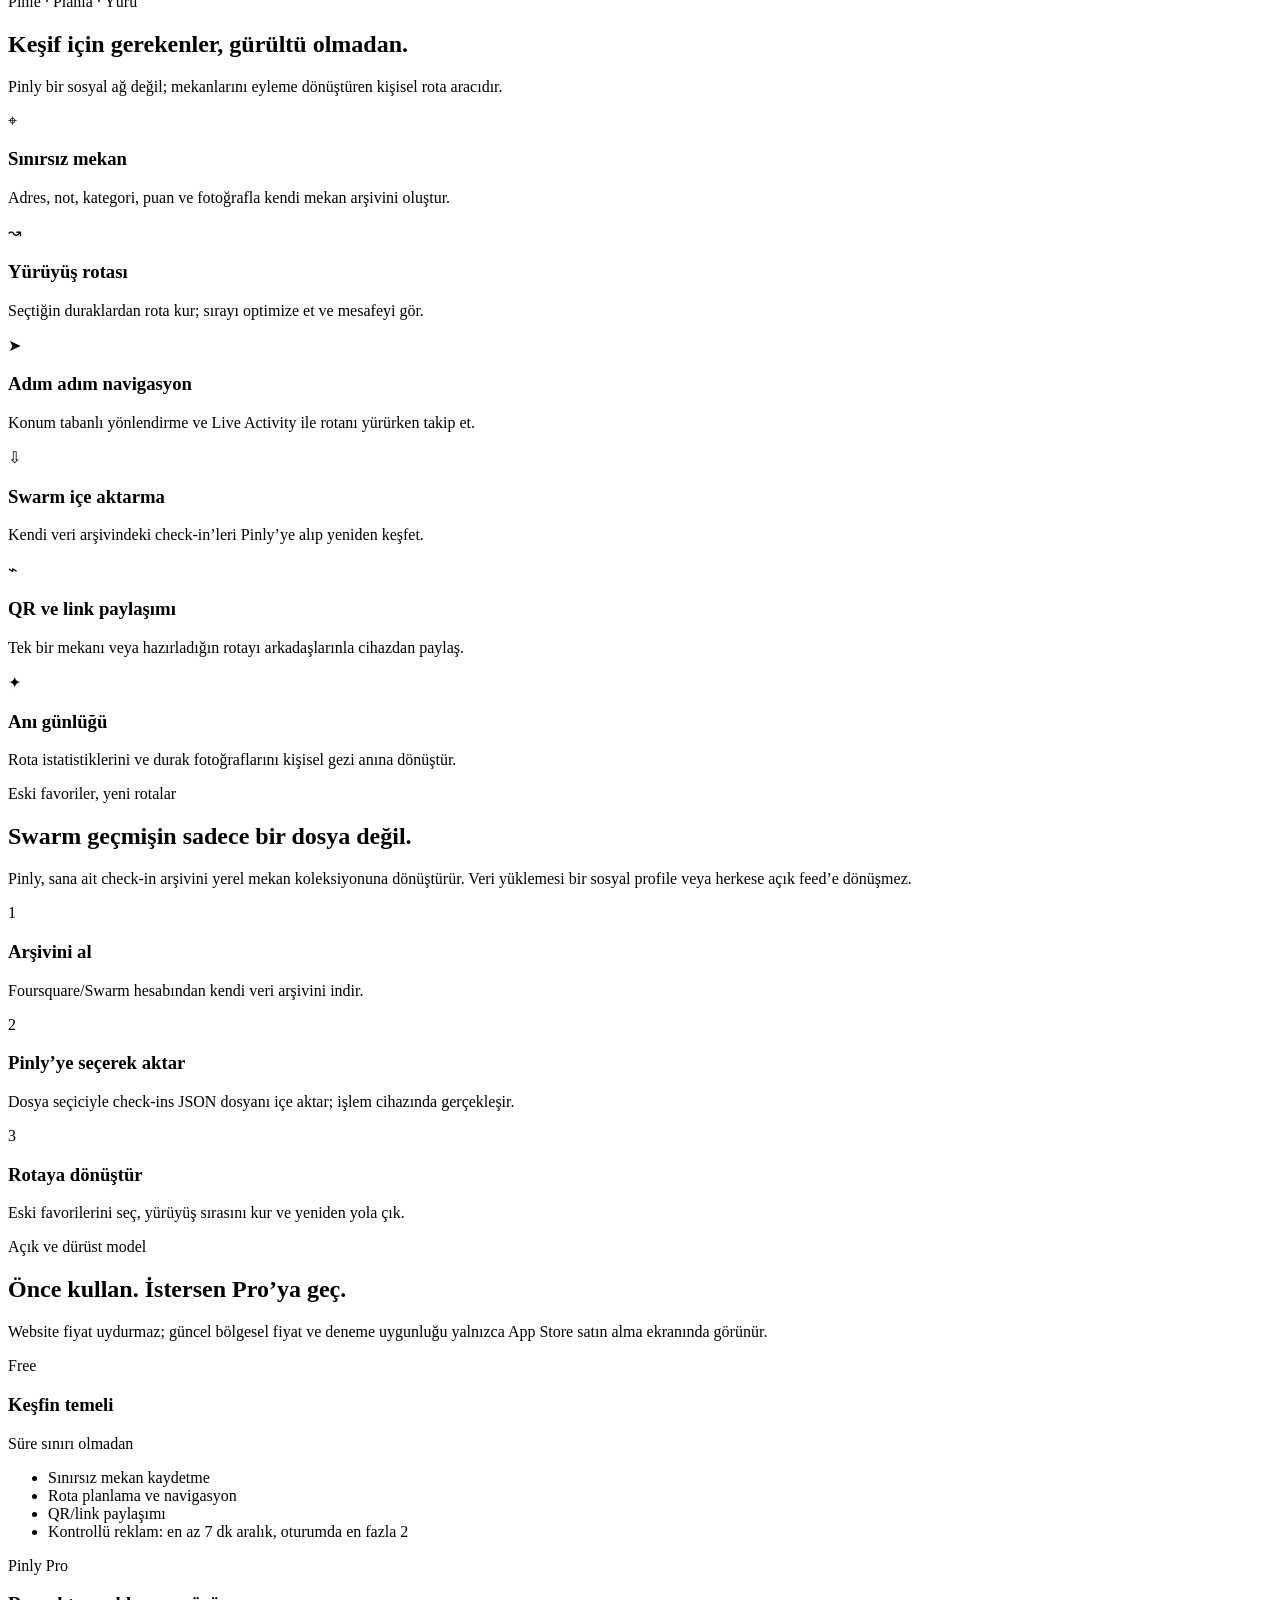
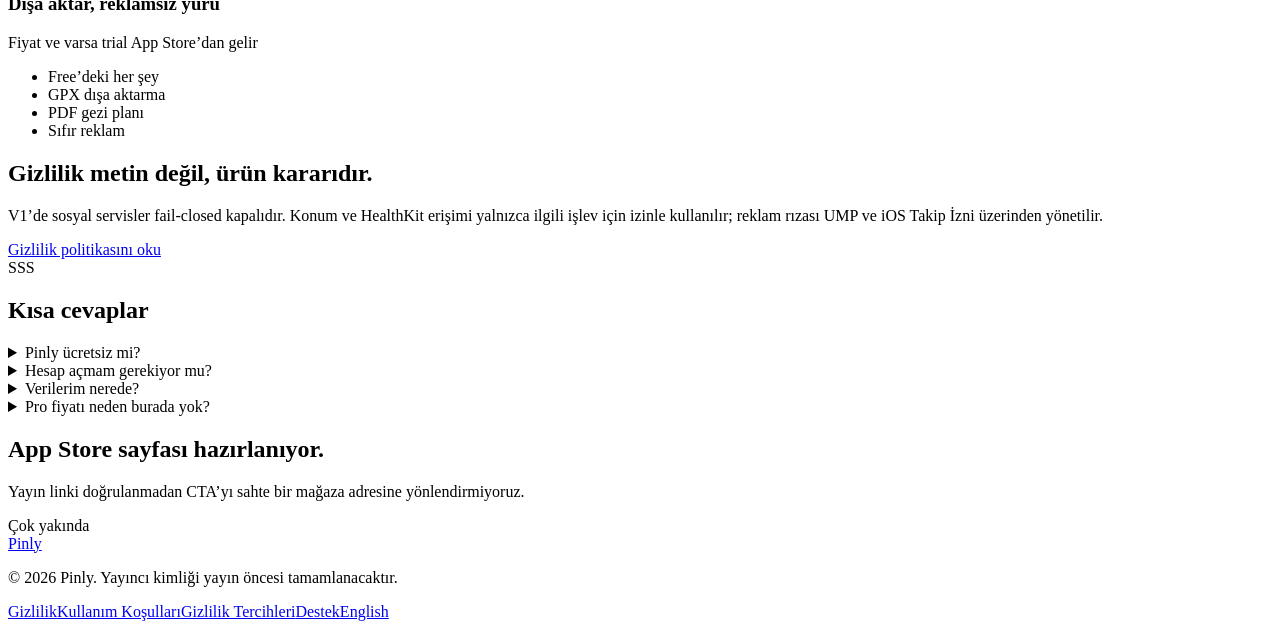
==== commit 5e948762: "...." ====
--- a/landing/index.html
+++ b/landing/index.html
@@ -1,880 +1,28 @@
-<!DOCTYPE html>
-<html lang="tr">
-<head>
-<meta charset="UTF-8">
-<meta name="viewport" content="width=device-width, initial-scale=1.0">
-<title>Pinly — Mekanların. Rotan. Şehrin.</title>
-<meta name="description" content="Pinly: favori mekanlarını kaydet, yürüyüş rotaları planla, adım adım navigasyonla şehri keşfet. Swarm geçmişini tek dokunuşla içeri aktar.">
-<style>
-  :root{
-    --coral:#FF6B57;
-    --coral2:#FF8E53;
-    --navy:#101A33;
-    --navy-deep:#0B1226;
-    --navy-card:#16223F;
-    --navy-line:rgba(255,255,255,.08);
-    --indigo:#5B5FEF;
-    --text:#EDF1FA;
-    --muted:#9AA6C4;
-    --grad:linear-gradient(135deg,var(--coral) 0%,var(--coral2) 100%);
-    --radius:20px;
-  }
-  *{margin:0;padding:0;box-sizing:border-box}
-  html{scroll-behavior:smooth}
-  body{
-    font-family:-apple-system,BlinkMacSystemFont,"SF Pro Display","SF Pro Text",Inter,"Segoe UI",sans-serif;
-    background:var(--navy);
-    color:var(--text);
-    line-height:1.6;
-    overflow-x:hidden;
-    -webkit-font-smoothing:antialiased;
-  }
-  img,svg{max-width:100%;display:block}
-  a{color:inherit;text-decoration:none}
-  .container{max-width:1120px;margin:0 auto;padding:0 24px}
-  section{position:relative}
-
-  /* ---------- NAV ---------- */
-  nav{
-    position:sticky;top:0;z-index:100;
-    background:rgba(16,26,51,.72);
-    backdrop-filter:saturate(160%) blur(14px);
-    -webkit-backdrop-filter:saturate(160%) blur(14px);
-    border-bottom:1px solid transparent;
-    transition:border-color .3s,box-shadow .3s;
-  }
-  nav.scrolled{
-    border-bottom-color:var(--navy-line);
-    box-shadow:0 8px 32px rgba(4,8,20,.45);
-  }
-  .nav-inner{
-    display:flex;align-items:center;justify-content:space-between;
-    height:64px;
-  }
-  .logo{display:flex;align-items:center;gap:10px;font-weight:700;font-size:1.25rem;letter-spacing:-.02em}
-  .logo-mark{
-    width:34px;height:34px;border-radius:10px;
-    background:var(--grad);
-    display:flex;align-items:center;justify-content:center;
-    box-shadow:0 4px 16px rgba(255,107,87,.4);
-    flex-shrink:0;
-  }
-  .pill{
-    font-size:.8rem;font-weight:600;
-    padding:8px 16px;border-radius:999px;
-    background:rgba(91,95,239,.15);
-    color:#ADB0FF;
-    border:1px solid rgba(91,95,239,.35);
-    white-space:nowrap;
-  }
-  .pill .dot{
-    display:inline-block;width:7px;height:7px;border-radius:50%;
-    background:var(--coral);margin-right:7px;
-    box-shadow:0 0 8px var(--coral);
-    animation:pulse 2s infinite;
-    vertical-align:1px;
-  }
-  @keyframes pulse{0%,100%{opacity:1}50%{opacity:.35}}
-
-  /* ---------- HERO ---------- */
-  .hero{
-    padding:72px 0 40px;
-    overflow:hidden;
-  }
-  .hero::before{
-    content:"";position:absolute;pointer-events:none;
-    width:640px;height:640px;left:-200px;top:-260px;
-    background:radial-gradient(circle,rgba(255,107,87,.16) 0%,transparent 65%);
-  }
-  .hero::after{
-    content:"";position:absolute;pointer-events:none;
-    width:560px;height:560px;right:-180px;bottom:-160px;
-    background:radial-gradient(circle,rgba(91,95,239,.18) 0%,transparent 65%);
-  }
-  .hero-grid{
-    display:grid;grid-template-columns:1.05fr .95fr;
-    gap:48px;align-items:center;
-    position:relative;z-index:1;
-  }
-  .eyebrow{
-    display:inline-flex;align-items:center;gap:8px;
-    font-size:.85rem;font-weight:600;color:var(--coral2);
-    background:rgba(255,107,87,.1);
-    border:1px solid rgba(255,107,87,.25);
-    padding:6px 14px;border-radius:999px;margin-bottom:22px;
-  }
-  h1{
-    font-size:clamp(2.4rem,5.4vw,3.9rem);
-    line-height:1.06;font-weight:800;letter-spacing:-.035em;
-    margin-bottom:20px;
-  }
-  .grad-text{
-    background:var(--grad);
-    -webkit-background-clip:text;background-clip:text;
-    -webkit-text-fill-color:transparent;color:transparent;
-  }
-  .hero p.sub{
-    font-size:1.15rem;color:var(--muted);max-width:34rem;margin-bottom:32px;
-  }
-  .cta-row{display:flex;gap:14px;flex-wrap:wrap;align-items:center}
-  .btn{
-    display:inline-flex;align-items:center;gap:10px;
-    padding:14px 26px;border-radius:14px;
-    font-weight:700;font-size:1rem;cursor:pointer;
-    transition:transform .18s,box-shadow .18s,background .18s;
-    border:none;
-  }
-  .btn-primary{
-    background:var(--grad);color:#fff;
-    box-shadow:0 8px 28px rgba(255,107,87,.4);
-  }
-  .btn-primary:hover{transform:translateY(-2px);box-shadow:0 12px 36px rgba(255,107,87,.55)}
-  .btn-ghost{
-    background:rgba(255,255,255,.06);color:var(--text);
-    border:1px solid var(--navy-line);
-  }
-  .btn-ghost:hover{background:rgba(255,255,255,.1);transform:translateY(-2px)}
-  .hero-meta{margin-top:26px;display:flex;gap:22px;flex-wrap:wrap;font-size:.88rem;color:var(--muted)}
-  .hero-meta span{display:inline-flex;align-items:center;gap:7px}
-  .hero-meta svg{flex-shrink:0}
-
-  /* ---------- PHONE MOCKUP ---------- */
-  .phone-wrap{
-    display:flex;justify-content:center;position:relative;
-  }
-  .phone-wrap::before{
-    content:"";position:absolute;inset:8% 12%;
-    background:radial-gradient(ellipse,rgba(255,107,87,.22) 0%,transparent 70%);
-    filter:blur(30px);z-index:0;
-  }
-  .phone{
-    position:relative;z-index:1;
-    width:290px;height:600px;
-    background:#080D1C;
-    border-radius:46px;
-    border:1px solid rgba(255,255,255,.14);
-    box-shadow:
-      0 0 0 10px #131C36,
-      0 0 0 11px rgba(255,255,255,.07),
-      0 40px 80px rgba(3,7,18,.7);
-    overflow:hidden;
-    transform:rotate(2deg);
-  }
-  .phone .island{
-    position:absolute;top:14px;left:50%;transform:translateX(-50%);
-    width:96px;height:26px;border-radius:999px;background:#000;
-    z-index:5;border:1px solid rgba(255,255,255,.06);
-  }
-  .screen{
-    position:absolute;inset:0;
-    background:
-      radial-gradient(circle at 70% 20%,rgba(91,95,239,.28) 0%,transparent 50%),
-      radial-gradient(circle at 20% 80%,rgba(255,107,87,.14) 0%,transparent 45%),
-      linear-gradient(180deg,#111B36 0%,#0C1530 100%);
-  }
-  .screen svg.map{position:absolute;inset:0;width:100%;height:100%}
-  .screen-top{
-    position:absolute;top:56px;left:16px;right:16px;
-    display:flex;align-items:center;gap:10px;
-    background:rgba(22,34,63,.85);
-    border:1px solid var(--navy-line);
-    border-radius:14px;padding:10px 14px;
-    font-size:.78rem;color:var(--muted);
-    backdrop-filter:blur(8px);
-    z-index:4;
-  }
-  .bottom-cards{
-    position:absolute;left:14px;right:14px;bottom:18px;z-index:4;
-    display:flex;flex-direction:column;gap:10px;
-  }
-  .mini-card{
-    display:flex;align-items:center;gap:12px;
-    background:rgba(22,34,63,.92);
-    border:1px solid var(--navy-line);
-    border-radius:16px;padding:11px 14px;
-    backdrop-filter:blur(8px);
-  }
-  .mini-card .ic{
-    width:36px;height:36px;border-radius:10px;flex-shrink:0;
-    display:flex;align-items:center;justify-content:center;
-  }
-  .ic-coral{background:rgba(255,107,87,.18)}
-  .ic-indigo{background:rgba(91,95,239,.2)}
-  .mini-card .t{font-size:.82rem;font-weight:700;line-height:1.25}
-  .mini-card .s{font-size:.72rem;color:var(--muted);line-height:1.3}
-  .mini-card .badge-eta{
-    margin-left:auto;font-size:.7rem;font-weight:700;color:var(--coral2);
-    background:rgba(255,107,87,.12);padding:4px 9px;border-radius:999px;
-    white-space:nowrap;
-  }
-
-  /* ---------- SOCIAL PROOF STRIP ---------- */
-  .proof{
-    margin:56px 0 0;
-    border-top:1px solid var(--navy-line);
-    border-bottom:1px solid var(--navy-line);
-    background:linear-gradient(90deg,rgba(255,107,87,.07),rgba(91,95,239,.08));
-  }
-  .proof-inner{
-    display:flex;align-items:center;justify-content:center;gap:16px;
-    padding:26px 24px;text-align:center;flex-wrap:wrap;
-  }
-  .proof-inner strong{color:var(--coral2)}
-  .proof-inner p{font-size:1.05rem;color:var(--text);font-weight:500}
-
-  /* ---------- SECTIONS ---------- */
-  .section{padding:96px 0}
-  .section-head{text-align:center;max-width:640px;margin:0 auto 56px}
-  .section-head h2{
-    font-size:clamp(1.8rem,3.6vw,2.6rem);
-    font-weight:800;letter-spacing:-.03em;line-height:1.15;
-    margin-bottom:14px;
-  }
-  .section-head p{color:var(--muted);font-size:1.05rem}
-  .kicker{
-    display:inline-block;font-size:.8rem;font-weight:700;
-    text-transform:uppercase;letter-spacing:.12em;
-    color:var(--indigo);margin-bottom:14px;
-  }
-
-  /* ---------- FEATURES ---------- */
-  .features-grid{
-    display:grid;grid-template-columns:repeat(3,1fr);gap:22px;
-  }
-  .feature{
-    background:var(--navy-card);
-    border:1px solid var(--navy-line);
-    border-radius:var(--radius);
-    padding:30px 26px;
-    transition:transform .22s,border-color .22s,box-shadow .22s;
-  }
-  .feature:hover{
-    transform:translateY(-5px);
-    border-color:rgba(255,107,87,.4);
-    box-shadow:0 18px 44px rgba(4,8,20,.5);
-  }
-  .feature .f-icon{
-    width:48px;height:48px;border-radius:14px;
-    background:rgba(255,107,87,.13);
-    border:1px solid rgba(255,107,87,.22);
-    display:flex;align-items:center;justify-content:center;
-    margin-bottom:18px;
-  }
-  .feature:nth-child(even) .f-icon{
-    background:rgba(91,95,239,.15);
-    border-color:rgba(91,95,239,.3);
-  }
-  .feature h3{font-size:1.12rem;font-weight:700;margin-bottom:8px;letter-spacing:-.01em}
-  .feature p{font-size:.94rem;color:var(--muted)}
-  .feature .tag{
-    display:inline-block;margin-left:8px;font-size:.68rem;font-weight:700;
-    vertical-align:2px;padding:3px 8px;border-radius:999px;
-    background:var(--grad);color:#fff;
-  }
-
-  /* ---------- SWARM SPOTLIGHT ---------- */
-  .swarm-card{
-    position:relative;
-    background:
-      radial-gradient(circle at 85% 10%,rgba(255,107,87,.16) 0%,transparent 45%),
-      radial-gradient(circle at 5% 95%,rgba(91,95,239,.2) 0%,transparent 45%),
-      var(--navy-deep);
-    border:1px solid rgba(255,107,87,.28);
-    border-radius:28px;
-    padding:64px 48px;
-    overflow:hidden;
-  }
-  .swarm-head{max-width:600px;margin-bottom:48px}
-  .swarm-head h2{
-    font-size:clamp(1.7rem,3.4vw,2.4rem);
-    font-weight:800;letter-spacing:-.03em;line-height:1.15;margin-bottom:14px;
-  }
-  .swarm-head p{color:var(--muted);font-size:1.05rem}
-  .steps{display:grid;grid-template-columns:repeat(3,1fr);gap:22px}
-  .step{
-    background:rgba(255,255,255,.04);
-    border:1px solid var(--navy-line);
-    border-radius:18px;padding:26px 22px;
-    transition:transform .22s,border-color .22s;
-  }
-  .step:hover{transform:translateY(-4px);border-color:rgba(255,142,83,.4)}
-  .step .num{
-    width:38px;height:38px;border-radius:12px;
-    background:var(--grad);color:#fff;
-    font-weight:800;font-size:1.05rem;
-    display:flex;align-items:center;justify-content:center;
-    margin-bottom:16px;
-    box-shadow:0 6px 18px rgba(255,107,87,.35);
-  }
-  .step h3{font-size:1.02rem;font-weight:700;margin-bottom:6px}
-  .step p{font-size:.9rem;color:var(--muted)}
-  .step code{
-    font-family:ui-monospace,"SF Mono",Menlo,monospace;
-    font-size:.82rem;color:var(--coral2);
-    background:rgba(255,107,87,.1);padding:2px 7px;border-radius:6px;
-  }
-
-  /* ---------- PRICING ---------- */
-  .pricing-grid{
-    display:grid;grid-template-columns:repeat(2,1fr);gap:26px;
-    max-width:820px;margin:0 auto;align-items:stretch;
-  }
-  .price-card{
-    background:var(--navy-card);
-    border:1px solid var(--navy-line);
-    border-radius:24px;padding:38px 32px;
-    display:flex;flex-direction:column;
-    transition:transform .22s;
-  }
-  .price-card:hover{transform:translateY(-4px)}
-  .price-card.pro{
-    position:relative;
-    background:
-      radial-gradient(circle at 80% 0%,rgba(255,142,83,.14) 0%,transparent 50%),
-      var(--navy-card);
-    border:1.5px solid rgba(255,107,87,.55);
-    box-shadow:0 0 0 1px rgba(255,107,87,.15),0 24px 64px rgba(255,107,87,.16);
-  }
-  .price-card.pro .ribbon{
-    position:absolute;top:-13px;left:50%;transform:translateX(-50%);
-    background:var(--grad);color:#fff;
-    font-size:.72rem;font-weight:800;letter-spacing:.08em;text-transform:uppercase;
-    padding:5px 16px;border-radius:999px;white-space:nowrap;
-    box-shadow:0 6px 18px rgba(255,107,87,.4);
-  }
-  .price-card h3{font-size:1.1rem;font-weight:700;color:var(--muted);margin-bottom:8px}
-  .price-card.pro h3{color:var(--coral2)}
-  .price{
-    font-size:2.6rem;font-weight:800;letter-spacing:-.03em;line-height:1;
-    margin-bottom:4px;
-  }
-  .price small{font-size:1rem;font-weight:600;color:var(--muted)}
-  .price-alt{font-size:.86rem;color:var(--muted);margin-bottom:26px}
-  .plist{list-style:none;margin-bottom:30px;flex:1}
-  .plist li{
-    display:flex;gap:11px;align-items:flex-start;
-    font-size:.94rem;padding:7px 0;color:var(--text);
-  }
-  .plist li.off{color:var(--muted);opacity:.65}
-  .plist svg{flex-shrink:0;margin-top:4px}
-  .plist .soon{
-    font-size:.68rem;font-weight:700;color:#ADB0FF;
-    background:rgba(91,95,239,.18);border:1px solid rgba(91,95,239,.35);
-    padding:2px 8px;border-radius:999px;margin-left:6px;white-space:nowrap;
-  }
-  .price-card .btn{justify-content:center;width:100%}
-
-  /* ---------- FAQ ---------- */
-  .faq-list{max-width:720px;margin:0 auto;display:flex;flex-direction:column;gap:14px}
-  details{
-    background:var(--navy-card);
-    border:1px solid var(--navy-line);
-    border-radius:16px;
-    transition:border-color .2s;
-    overflow:hidden;
-  }
-  details:hover{border-color:rgba(255,107,87,.3)}
-  details[open]{border-color:rgba(255,107,87,.45)}
-  summary{
-    cursor:pointer;list-style:none;
-    padding:20px 24px;
-    font-weight:700;font-size:1.02rem;
-    display:flex;align-items:center;justify-content:space-between;gap:16px;
-    user-select:none;
-  }
-  summary::-webkit-details-marker{display:none}
-  summary .chev{
-    flex-shrink:0;transition:transform .25s;color:var(--coral2);
-  }
-  details[open] summary .chev{transform:rotate(45deg)}
-  details .answer{
-    padding:0 24px 22px;color:var(--muted);font-size:.96rem;
-  }
-
-  /* ---------- FINAL CTA + FOOTER ---------- */
-  .final-cta{
-    text-align:center;padding:100px 24px;
-    background:
-      radial-gradient(circle at 50% 0%,rgba(255,107,87,.14) 0%,transparent 55%),
-      var(--navy-deep);
-    border-top:1px solid var(--navy-line);
-  }
-  .final-cta h2{
-    font-size:clamp(1.9rem,4vw,2.8rem);font-weight:800;
-    letter-spacing:-.03em;margin-bottom:16px;
-  }
-  .final-cta p{color:var(--muted);margin-bottom:32px;font-size:1.08rem}
-  footer{
-    border-top:1px solid var(--navy-line);
-    background:var(--navy-deep);
-    padding:34px 0;
-  }
-  .footer-inner{
-    display:flex;align-items:center;justify-content:space-between;
-    gap:18px;flex-wrap:wrap;
-  }
-  .footer-inner .copy{color:var(--muted);font-size:.88rem}
-  .footer-links{display:flex;gap:24px;font-size:.88rem}
-  .footer-links a{color:var(--muted);transition:color .2s}
-  .footer-links a:hover{color:var(--coral2)}
-
-  /* ---------- RESPONSIVE ---------- */
-  @media(max-width:920px){
-    .hero-grid{grid-template-columns:1fr;gap:56px;text-align:center}
-    .hero p.sub{margin-left:auto;margin-right:auto}
-    .cta-row,.hero-meta{justify-content:center}
-    .features-grid{grid-template-columns:repeat(2,1fr)}
-    .steps{grid-template-columns:1fr}
-    .swarm-card{padding:44px 28px}
-  }
-  @media(max-width:600px){
-    .features-grid{grid-template-columns:1fr}
-    .pricing-grid{grid-template-columns:1fr}
-    .section{padding:72px 0}
-    .phone{width:260px;height:540px}
-    .nav-inner{height:58px}
-    .logo{font-size:1.1rem}
-    .pill{font-size:.72rem;padding:7px 12px}
-    .footer-inner{justify-content:center;text-align:center}
-  }
-</style>
-</head>
-<body>
-
-<!-- ============ NAV ============ -->
-<nav id="nav">
-  <div class="container nav-inner">
-    <a class="logo" href="#top" aria-label="Pinly ana sayfa">
-      <span class="logo-mark">
-        <svg width="18" height="18" viewBox="0 0 24 24" fill="none" aria-hidden="true">
-          <path d="M12 2C8.1 2 5 5.1 5 9c0 5.2 7 13 7 13s7-7.8 7-13c0-3.9-3.1-7-7-7z" fill="#fff"/>
-          <circle cx="12" cy="9" r="2.6" fill="#FF6B57"/>
-        </svg>
-      </span>
-      Pinly
-    </a>
-    <span class="pill"><span class="dot"></span>Yakında App Store'da</span>
-  </div>
-</nav>
-
-<!-- ============ HERO ============ -->
-<header class="hero" id="top">
-  <div class="container hero-grid">
-    <div>
-      <span class="eyebrow">
-        <svg width="14" height="14" viewBox="0 0 24 24" fill="none" aria-hidden="true">
-          <path d="M12 2l2.4 6.2L21 9l-5 4.4L17.5 21 12 17.3 6.5 21 8 13.4 3 9l6.6-.8L12 2z" fill="currentColor"/>
-        </svg>
-        Türkiye + gezginler için tasarlandı
-      </span>
-      <h1>Mekanların.<br>Rotan.<br><span class="grad-text">Şehrin.</span></h1>
-      <p class="sub">Favori mekanlarını kaydet, aralarından yürüyüş rotası planla, adım adım navigasyonla keşfet. Swarm geçmişin de dahil — hiçbir mekanın kaybolmasın.</p>
-      <div class="cta-row">
-        <a class="btn btn-primary" href="#fiyat">
-          <svg width="18" height="18" viewBox="0 0 24 24" fill="none" aria-hidden="true">
-            <path d="M12 2C8.1 2 5 5.1 5 9c0 5.2 7 13 7 13s7-7.8 7-13c0-3.9-3.1-7-7-7z" stroke="#fff" stroke-width="2" stroke-linejoin="round"/>
-            <circle cx="12" cy="9" r="2.4" fill="#fff"/>
-          </svg>
-          Ücretsiz Başla
-        </a>
-        <a class="btn btn-ghost" href="#ozellikler">Özellikleri Gör</a>
-      </div>
-      <div class="hero-meta">
-        <span>
-          <svg width="15" height="15" viewBox="0 0 24 24" fill="none" aria-hidden="true"><path d="M20 6L9 17l-5-5" stroke="#FF8E53" stroke-width="2.5" stroke-linecap="round" stroke-linejoin="round"/></svg>
-          20 mekana kadar ücretsiz
-        </span>
-        <span>
-          <svg width="15" height="15" viewBox="0 0 24 24" fill="none" aria-hidden="true"><path d="M20 6L9 17l-5-5" stroke="#FF8E53" stroke-width="2.5" stroke-linecap="round" stroke-linejoin="round"/></svg>
-          5 dil desteği
-        </span>
-        <span>
-          <svg width="15" height="15" viewBox="0 0 24 24" fill="none" aria-hidden="true"><path d="M20 6L9 17l-5-5" stroke="#FF8E53" stroke-width="2.5" stroke-linecap="round" stroke-linejoin="round"/></svg>
-          iOS 17+
-        </span>
-      </div>
-    </div>
-
-    <!-- Phone mockup (pure CSS/SVG) -->
-    <div class="phone-wrap" aria-hidden="true">
-      <div class="phone">
-        <div class="island"></div>
-        <div class="screen">
-          <svg class="map" viewBox="0 0 290 600" preserveAspectRatio="xMidYMid slice">
-            <!-- street grid -->
-            <g stroke="rgba(255,255,255,.06)" stroke-width="10" stroke-linecap="round">
-              <path d="M-20 140 H310"/><path d="M-20 260 H310"/><path d="M-20 390 H310"/><path d="M-20 500 H310"/>
-              <path d="M60 -20 V620"/><path d="M160 -20 V620"/><path d="M245 -20 V620"/>
-            </g>
-            <g stroke="rgba(255,255,255,.035)" stroke-width="4" stroke-linecap="round">
-              <path d="M-20 200 H310"/><path d="M-20 330 H310"/><path d="M110 -20 V620"/><path d="M205 -20 V620"/>
-            </g>
-            <!-- park block -->
-            <rect x="172" y="272" width="60" height="46" rx="10" fill="rgba(91,239,164,.10)"/>
-            <!-- water -->
-            <path d="M290 420 Q240 470 290 540 L290 600 L200 600 Q260 520 230 460 Q215 430 290 420Z" fill="rgba(91,95,239,.16)"/>
-            <!-- route line -->
-            <path d="M62 470 C 62 400, 160 420, 160 340 C 160 280, 90 270, 95 210 C 98 168, 175 175, 212 150"
-                  fill="none" stroke="#FF6B57" stroke-width="5" stroke-linecap="round" stroke-dasharray="1 12" opacity=".95"/>
-            <path d="M62 470 C 62 400, 160 420, 160 340 C 160 280, 90 270, 95 210 C 98 168, 175 175, 212 150"
-                  fill="none" stroke="rgba(255,107,87,.28)" stroke-width="12" stroke-linecap="round"/>
-            <!-- waypoint dots -->
-            <circle cx="160" cy="340" r="7" fill="#101A33" stroke="#FF8E53" stroke-width="3"/>
-            <circle cx="95" cy="210" r="7" fill="#101A33" stroke="#FF8E53" stroke-width="3"/>
-            <!-- start dot -->
-            <circle cx="62" cy="470" r="9" fill="#5B5FEF"/>
-            <circle cx="62" cy="470" r="15" fill="none" stroke="rgba(91,95,239,.5)" stroke-width="2"/>
-            <!-- destination pin -->
-            <g transform="translate(212,150)">
-              <ellipse cx="0" cy="4" rx="10" ry="4" fill="rgba(0,0,0,.35)"/>
-              <path d="M0 -34 C -12 -34 -19 -26 -19 -16 C -19 -6 0 4 0 4 C 0 4 19 -6 19 -16 C 19 -26 12 -34 0 -34Z" fill="#FF6B57"/>
-              <circle cx="0" cy="-17" r="6.5" fill="#fff"/>
-            </g>
-          </svg>
-          <div class="screen-top">
-            <svg width="15" height="15" viewBox="0 0 24 24" fill="none" aria-hidden="true">
-              <circle cx="11" cy="11" r="7" stroke="#9AA6C4" stroke-width="2"/>
-              <path d="M20 20l-3.5-3.5" stroke="#9AA6C4" stroke-width="2" stroke-linecap="round"/>
-            </svg>
-            Kadıköy'de mekan ara…
-          </div>
-          <div class="bottom-cards">
-            <div class="mini-card">
-              <span class="ic ic-coral">
-                <svg width="17" height="17" viewBox="0 0 24 24" fill="none" aria-hidden="true">
-                  <path d="M18 8h1a3 3 0 010 6h-1M4 8h14v7a4 4 0 01-4 4H8a4 4 0 01-4-4V8z" stroke="#FF8E53" stroke-width="2" stroke-linecap="round" stroke-linejoin="round"/>
-                  <path d="M8 2v2M12 2v2" stroke="#FF8E53" stroke-width="2" stroke-linecap="round"/>
-                </svg>
-              </span>
-              <div>
-                <div class="t">Moda Sahil Kahvecisi</div>
-                <div class="s">Kafe · 2 ziyaret · ★ 5</div>
-              </div>
-              <span class="badge-eta">450 m</span>
-            </div>
-            <div class="mini-card">
-              <span class="ic ic-indigo">
-                <svg width="17" height="17" viewBox="0 0 24 24" fill="none" aria-hidden="true">
-                  <circle cx="6" cy="19" r="2.5" stroke="#ADB0FF" stroke-width="2"/>
-                  <circle cx="18" cy="5" r="2.5" stroke="#ADB0FF" stroke-width="2"/>
-                  <path d="M8 17.5 C 13 15, 11 8, 15.8 6.2" stroke="#ADB0FF" stroke-width="2" stroke-linecap="round" stroke-dasharray="1 4"/>
-                </svg>
-              </span>
-              <div>
-                <div class="t">Kadıköy Lezzet Turu</div>
-                <div class="s">3 durak · yürüyüş rotası</div>
-              </div>
-              <span class="badge-eta">32 dk</span>
-            </div>
-          </div>
-        </div>
-      </div>
-    </div>
-  </div>
-
-  <!-- Social proof strip -->
-  <div class="proof">
-    <div class="container proof-inner">
-      <svg width="22" height="22" viewBox="0 0 24 24" fill="none" aria-hidden="true">
-        <path d="M12 9v4M12 17h.01" stroke="#FF8E53" stroke-width="2" stroke-linecap="round"/>
-        <path d="M10.3 3.6L2.5 17a2 2 0 001.7 3h15.6a2 2 0 001.7-3L13.7 3.6a2 2 0 00-3.4 0z" stroke="#FF8E53" stroke-width="2" stroke-linejoin="round"/>
-      </svg>
-      <p><strong>Foursquare City Guide kapandı.</strong> Yıllardır biriktirdiğin mekanlar kaybolmasın — Pinly'ye taşı, keşfetmeye devam et.</p>
-    </div>
-  </div>
-</header>
-
-<!-- ============ FEATURES ============ -->
-<section class="section" id="ozellikler">
-  <div class="container">
-    <div class="section-head">
-      <span class="kicker">Özellikler</span>
-      <h2>Şehri <span class="grad-text">senin mekanlarınla</span> keşfet</h2>
-      <p>Kaydet, planla, yürü. Pinly baştan sona kişisel şehir rehberin.</p>
-    </div>
-    <div class="features-grid">
-
-      <div class="feature">
-        <div class="f-icon">
-          <svg width="22" height="22" viewBox="0 0 24 24" fill="none" aria-hidden="true">
-            <path d="M12 2C8.1 2 5 5.1 5 9c0 5.2 7 13 7 13s7-7.8 7-13c0-3.9-3.1-7-7-7z" stroke="#FF6B57" stroke-width="2" stroke-linejoin="round"/>
-            <circle cx="12" cy="9" r="2.4" fill="#FF6B57"/>
-          </svg>
-        </div>
-        <h3>Mekan Kaydetme</h3>
-        <p>Restoran, kafe, park, müze, tarihi yer, kütüphane, tatlı… Kategorilerle kendi mekan koleksiyonunu oluştur; not ekle, ziyaretlerini ve puanlarını takip et.</p>
-      </div>
-
-      <div class="feature">
-        <div class="f-icon">
-          <svg width="22" height="22" viewBox="0 0 24 24" fill="none" aria-hidden="true">
-            <circle cx="6" cy="19" r="2.5" stroke="#5B5FEF" stroke-width="2"/>
-            <circle cx="18" cy="5" r="2.5" stroke="#5B5FEF" stroke-width="2"/>
-            <path d="M8 17.5 C 14 15, 10 8, 15.8 6.2" stroke="#5B5FEF" stroke-width="2" stroke-linecap="round" stroke-dasharray="1 4.5"/>
-          </svg>
-        </div>
-        <h3>Yürüyüş Rotası Planlama</h3>
-        <p>Mekanlarından rota oluştur, adım adım yürüyüş navigasyonu başlat. Live Activity ile yön tarifi kilit ekranında seni takip eder.</p>
-      </div>
-
-      <div class="feature">
-        <div class="f-icon">
-          <svg width="22" height="22" viewBox="0 0 24 24" fill="none" aria-hidden="true">
-            <path d="M12 3v10" stroke="#FF6B57" stroke-width="2" stroke-linecap="round"/>
-            <path d="M8 9l4 4 4-4" stroke="#FF6B57" stroke-width="2" stroke-linecap="round" stroke-linejoin="round"/>
-            <path d="M4 15v3a3 3 0 003 3h10a3 3 0 003-3v-3" stroke="#FF6B57" stroke-width="2" stroke-linecap="round"/>
-          </svg>
-        </div>
-        <h3>Swarm / Foursquare Import <span class="tag">Öne Çıkan</span></h3>
-        <p>checkins.json dosyanı yükle — yıllara yayılan tüm check-in geçmişin, adresler ve kategorilerle birlikte tek dokunuşla Pinly'de.</p>
-      </div>
-
-      <div class="feature">
-        <div class="f-icon">
-          <svg width="22" height="22" viewBox="0 0 24 24" fill="none" aria-hidden="true">
-            <rect x="3" y="3" width="7" height="7" rx="1.5" stroke="#5B5FEF" stroke-width="2"/>
-            <rect x="14" y="3" width="7" height="7" rx="1.5" stroke="#5B5FEF" stroke-width="2"/>
-            <rect x="3" y="14" width="7" height="7" rx="1.5" stroke="#5B5FEF" stroke-width="2"/>
-            <path d="M14 14h3v3h-3zM18 18h3v3h-3z" fill="#5B5FEF"/>
-          </svg>
-        </div>
-        <h3>Rota Paylaşımı</h3>
-        <p>Planladığın rotayı QR kod veya link olarak arkadaşlarına gönder. Alan kişi tek dokunuşla rotayı kendi Pinly'sine ekler.</p>
-      </div>
-
-      <div class="feature">
-        <div class="f-icon">
-          <svg width="22" height="22" viewBox="0 0 24 24" fill="none" aria-hidden="true">
-            <circle cx="12" cy="9" r="6" stroke="#FF6B57" stroke-width="2"/>
-            <path d="M12 6.2l.9 1.9 2.1.3-1.5 1.4.4 2.1L12 10.9l-1.9 1 .4-2.1L9 8.4l2.1-.3L12 6.2z" fill="#FF6B57"/>
-            <path d="M8.5 14.5L7 21l5-2.4L17 21l-1.5-6.5" stroke="#FF6B57" stroke-width="2" stroke-linecap="round" stroke-linejoin="round"/>
-          </svg>
-        </div>
-        <h3>Rozetler &amp; Haftalık Rapor</h3>
-        <p>22 rozetle keşfini oyunlaştır: müze kurdu, gece kuşu, park sever… HealthKit entegrasyonuyla adımların ve mesafen haftalık raporunda.</p>
-      </div>
-
-      <div class="feature">
-        <div class="f-icon">
-          <svg width="22" height="22" viewBox="0 0 24 24" fill="none" aria-hidden="true">
-            <circle cx="12" cy="12" r="9" stroke="#5B5FEF" stroke-width="2"/>
-            <path d="M3 12h18M12 3c2.5 2.6 3.8 5.7 3.8 9S14.5 18.4 12 21c-2.5-2.6-3.8-5.7-3.8-9S9.5 5.6 12 3z" stroke="#5B5FEF" stroke-width="2"/>
-          </svg>
-        </div>
-        <h3>5 Dil Desteği</h3>
-        <p>Türkçe, İngilizce, Almanca, İspanyolca ve Rusça. İstanbul'u keşfeden turist de, Berlin'de gezen sen de aynı deneyimi yaşar.</p>
-      </div>
-
-    </div>
-  </div>
-</section>
-
-<!-- ============ SWARM SPOTLIGHT ============ -->
-<section class="section" id="swarm" style="padding-top:0">
-  <div class="container">
-    <div class="swarm-card">
-      <div class="swarm-head">
-        <span class="kicker" style="color:var(--coral2)">Killer Feature</span>
-        <h2>Swarm geçmişin,<br><span class="grad-text">3 adımda Pinly'de</span></h2>
-        <p>Foursquare City Guide kapandı ama check-in'lerin hâlâ senin. Yıllardır işaretlediğin her mekanı — adresi, konumu ve kategorisiyle — dakikalar içinde geri kazan.</p>
-      </div>
-      <div class="steps">
-        <div class="step">
-          <div class="num">1</div>
-          <h3>Verini indir</h3>
-          <p>Foursquare / Swarm hesabından veri arşivini iste ve <code>checkins.json</code> dosyanı indir.</p>
-        </div>
-        <div class="step">
-          <div class="num">2</div>
-          <h3>Pinly'ye yükle</h3>
-          <p>Mekanlarım ekranındaki içe aktar butonuna dokun, dosyayı seç. Pinly mekanları tekilleştirir ve kategorileri otomatik eşler.</p>
-        </div>
-        <div class="step">
-          <div class="num">3</div>
-          <h3>Keşfetmeye devam et</h3>
-          <p>Tüm geçmişin haritanda. Şimdi eski favorilerinden yeni yürüyüş rotaları planlamaya başla.</p>
-        </div>
-      </div>
-    </div>
-  </div>
-</section>
-
-<!-- ============ PRICING ============ -->
-<section class="section" id="fiyat">
-  <div class="container">
-    <div class="section-head">
-      <span class="kicker">Fiyatlandırma</span>
-      <h2>Ücretsiz başla, <span class="grad-text">sınırsız keşfet</span></h2>
-      <p>Kredi kartı gerekmez. Hazır olduğunda Pro'ya geç.</p>
-    </div>
-    <div class="pricing-grid">
-
-      <div class="price-card">
-        <h3>Ücretsiz</h3>
-        <div class="price">₺0</div>
-        <div class="price-alt">her zaman ücretsiz</div>
-        <ul class="plist">
-          <li>
-            <svg width="16" height="16" viewBox="0 0 24 24" fill="none" aria-hidden="true"><path d="M20 6L9 17l-5-5" stroke="#FF8E53" stroke-width="2.5" stroke-linecap="round" stroke-linejoin="round"/></svg>
-            20 mekana kadar kaydet
-          </li>
-          <li>
-            <svg width="16" height="16" viewBox="0 0 24 24" fill="none" aria-hidden="true"><path d="M20 6L9 17l-5-5" stroke="#FF8E53" stroke-width="2.5" stroke-linecap="round" stroke-linejoin="round"/></svg>
-            Yürüyüş rotası + adım adım navigasyon
-          </li>
-          <li>
-            <svg width="16" height="16" viewBox="0 0 24 24" fill="none" aria-hidden="true"><path d="M20 6L9 17l-5-5" stroke="#FF8E53" stroke-width="2.5" stroke-linecap="round" stroke-linejoin="round"/></svg>
-            QR &amp; link ile rota paylaşımı
-          </li>
-          <li>
-            <svg width="16" height="16" viewBox="0 0 24 24" fill="none" aria-hidden="true"><path d="M20 6L9 17l-5-5" stroke="#FF8E53" stroke-width="2.5" stroke-linecap="round" stroke-linejoin="round"/></svg>
-            Rozetler &amp; haftalık rapor
-          </li>
-          <li class="off">
-            <svg width="16" height="16" viewBox="0 0 24 24" fill="none" aria-hidden="true"><path d="M6 6l12 12M18 6L6 18" stroke="#9AA6C4" stroke-width="2.5" stroke-linecap="round"/></svg>
-            Sınırsız mekan
-          </li>
-          <li class="off">
-            <svg width="16" height="16" viewBox="0 0 24 24" fill="none" aria-hidden="true"><path d="M6 6l12 12M18 6L6 18" stroke="#9AA6C4" stroke-width="2.5" stroke-linecap="round"/></svg>
-            GPX / PDF rota dışa aktarma
-          </li>
-        </ul>
-        <a class="btn btn-ghost" href="#">Ücretsiz Başla</a>
-      </div>
-
-      <div class="price-card pro">
-        <span class="ribbon">En Popüler</span>
-        <h3>Pinly Pro</h3>
-        <div class="price">$4.99<small>/ay</small></div>
-        <div class="price-alt">veya $39.99/yıl — %33 tasarruf</div>
-        <ul class="plist">
-          <li>
-            <svg width="16" height="16" viewBox="0 0 24 24" fill="none" aria-hidden="true"><path d="M20 6L9 17l-5-5" stroke="#FF8E53" stroke-width="2.5" stroke-linecap="round" stroke-linejoin="round"/></svg>
-            <span><strong>Sınırsız</strong> mekan kaydetme</span>
-          </li>
-          <li>
-            <svg width="16" height="16" viewBox="0 0 24 24" fill="none" aria-hidden="true"><path d="M20 6L9 17l-5-5" stroke="#FF8E53" stroke-width="2.5" stroke-linecap="round" stroke-linejoin="round"/></svg>
-            Ücretsiz plandaki her şey
-          </li>
-          <li>
-            <svg width="16" height="16" viewBox="0 0 24 24" fill="none" aria-hidden="true"><path d="M20 6L9 17l-5-5" stroke="#FF8E53" stroke-width="2.5" stroke-linecap="round" stroke-linejoin="round"/></svg>
-            GPX dışa aktarma
-          </li>
-          <li>
-            <svg width="16" height="16" viewBox="0 0 24 24" fill="none" aria-hidden="true"><path d="M20 6L9 17l-5-5" stroke="#FF8E53" stroke-width="2.5" stroke-linecap="round" stroke-linejoin="round"/></svg>
-            PDF rota kitapçığı
-          </li>
-          <li>
-            <svg width="16" height="16" viewBox="0 0 24 24" fill="none" aria-hidden="true"><path d="M20 6L9 17l-5-5" stroke="#FF8E53" stroke-width="2.5" stroke-linecap="round" stroke-linejoin="round"/></svg>
-            Reklamsız deneyim
-          </li>
-          <li>
-            <svg width="16" height="16" viewBox="0 0 24 24" fill="none" aria-hidden="true"><path d="M20 6L9 17l-5-5" stroke="#FF8E53" stroke-width="2.5" stroke-linecap="round" stroke-linejoin="round"/></svg>
-            Offline haritalar <span class="soon">Yakında</span>
-          </li>
-        </ul>
-        <a class="btn btn-primary" href="#">Pro'ya Geç</a>
-      </div>
-
-    </div>
-  </div>
-</section>
-
-<!-- ============ FAQ ============ -->
-<section class="section" id="sss" style="padding-top:0">
-  <div class="container">
-    <div class="section-head">
-      <span class="kicker">SSS</span>
-      <h2>Sıkça sorulan sorular</h2>
-    </div>
-    <div class="faq-list">
-
-      <details>
-        <summary>Pinly ücretsiz mi?
-          <svg class="chev" width="18" height="18" viewBox="0 0 24 24" fill="none" aria-hidden="true"><path d="M12 5v14M5 12h14" stroke="currentColor" stroke-width="2.5" stroke-linecap="round"/></svg>
-        </summary>
-        <div class="answer">Evet. 20 mekana kadar kaydetme, rota planlama, navigasyon ve paylaşım tamamen ücretsiz. Sınırsız mekan, GPX/PDF dışa aktarma ve yakında gelecek offline haritalar için Pro'ya ($4.99/ay veya $39.99/yıl) geçebilirsin.</div>
-      </details>
-
-      <details>
-        <summary>Swarm / Foursquare verimi nasıl aktarırım?
-          <svg class="chev" width="18" height="18" viewBox="0 0 24 24" fill="none" aria-hidden="true"><path d="M12 5v14M5 12h14" stroke="currentColor" stroke-width="2.5" stroke-linecap="round"/></svg>
-        </summary>
-        <div class="answer">Foursquare hesabından veri arşivini talep et, gelen paketteki checkins.json dosyasını Pinly'nin içe aktarma ekranından seç. Pinly aynı mekanı iki kez eklemez, kategorileri otomatik eşler ve adres bilgilerini korur.</div>
-      </details>
-
-      <details>
-        <summary>Verilerim nerede saklanıyor?
-          <svg class="chev" width="18" height="18" viewBox="0 0 24 24" fill="none" aria-hidden="true"><path d="M12 5v14M5 12h14" stroke="currentColor" stroke-width="2.5" stroke-linecap="round"/></svg>
-        </summary>
-        <div class="answer">Mekanların ve rotaların cihazında saklanır — hesap açmana gerek yok. iCloud senkronizasyonu yol haritamızda; geldiğinde verilerin kendi iCloud hesabında güvenle eşitlenecek.</div>
-      </details>
-
-      <details>
-        <summary>Hangi cihazları destekliyor?
-          <svg class="chev" width="18" height="18" viewBox="0 0 24 24" fill="none" aria-hidden="true"><path d="M12 5v14M5 12h14" stroke="currentColor" stroke-width="2.5" stroke-linecap="round"/></svg>
-        </summary>
-        <div class="answer">Pinly, iOS 17 ve üzeri çalıştıran iPhone'lar için tasarlandı. Kilit ekranı Live Activity, ana ekran widget'ı ve HealthKit entegrasyonu ile iPhone deneyiminden tam güç alır.</div>
-      </details>
-
-      <details>
-        <summary>Rotamı arkadaşım Pinly kullanmıyorsa da paylaşabilir miyim?
-          <svg class="chev" width="18" height="18" viewBox="0 0 24 24" fill="none" aria-hidden="true"><path d="M12 5v14M5 12h14" stroke="currentColor" stroke-width="2.5" stroke-linecap="round"/></svg>
-        </summary>
-        <div class="answer">Rota paylaşım linki ve QR kodu, Pinly yüklü cihazlarda tek dokunuşla açılır. Pro kullanıcıları ayrıca rotayı GPX veya PDF olarak dışa aktarıp herhangi bir uygulamada ya da kağıt üzerinde kullanabilir.</div>
-      </details>
-
-    </div>
-  </div>
-</section>
-
-<!-- ============ FINAL CTA ============ -->
-<section class="final-cta">
-  <div class="container">
-    <h2>Şehrin seni bekliyor.<br><span class="grad-text">Pinle, planla, yürü.</span></h2>
-    <p>Pinly çok yakında App Store'da. İlk keşfe hazır ol.</p>
-    <a class="btn btn-primary" href="#top">
-      <svg width="18" height="18" viewBox="0 0 24 24" fill="none" aria-hidden="true">
-        <path d="M12 2C8.1 2 5 5.1 5 9c0 5.2 7 13 7 13s7-7.8 7-13c0-3.9-3.1-7-7-7z" stroke="#fff" stroke-width="2" stroke-linejoin="round"/>
-        <circle cx="12" cy="9" r="2.4" fill="#fff"/>
-      </svg>
-      Yakında App Store'da
-    </a>
-  </div>
-</section>
-
-<!-- ============ FOOTER ============ -->
-<footer>
-  <div class="container footer-inner">
-    <div class="logo" style="font-size:1.05rem">
-      <span class="logo-mark" style="width:28px;height:28px;border-radius:8px">
-        <svg width="14" height="14" viewBox="0 0 24 24" fill="none" aria-hidden="true">
-          <path d="M12 2C8.1 2 5 5.1 5 9c0 5.2 7 13 7 13s7-7.8 7-13c0-3.9-3.1-7-7-7z" fill="#fff"/>
-          <circle cx="12" cy="9" r="2.6" fill="#FF6B57"/>
-        </svg>
-      </span>
-      Pinly
-    </div>
-    <div class="footer-links">
-      <a href="#">Gizlilik</a>
-      <a href="#">Kullanım Koşulları</a>
-      <a href="#">İletişim</a>
-    </div>
-    <div class="copy">© 2026 Pinly. Tüm hakları saklıdır.</div>
-  </div>
-</footer>
-
-<script>
-  (function(){
-    var nav=document.getElementById('nav');
-    function onScroll(){
-      if(window.scrollY>8){nav.classList.add('scrolled');}
-      else{nav.classList.remove('scrolled');}
-    }
-    window.addEventListener('scroll',onScroll,{passive:true});
-    onScroll();
-  })();
-</script>
-
-</body>
-</html>
+<!doctype html><html lang="tr" data-release-ready="false"><head>
+<meta charset="utf-8"><meta name="viewport" content="width=device-width,initial-scale=1"><title>Pinly — Mekanlarını kaydet, rotanı planla, şehri yürü</title>
+<meta name="description" content="Pinly ile mekanlarını sınırsız kaydet, yürüyüş rotaları planla, adım adım navigasyonla keşfet ve rotalarını paylaş."><meta name="theme-color" content="#f6efe3">
+<meta property="og:title" content="Pinly — Şehri kendi mekanlarınla keşfet"><meta property="og:description" content="Kaydet, rota planla, yürü. iPhone için kişisel şehir keşif uygulaması."><meta property="og:type" content="website">
+<link rel="stylesheet" href="/assets/site.css"><script src="/assets/site.js" defer></script></head><body>
+<a class="skip-link" href="#main">İçeriğe geç</a><nav class="site-nav" aria-label="Ana navigasyon"><div class="container nav-inner">
+<a class="brand" href="/" aria-label="Pinly ana sayfa"><span class="brand-mark" aria-hidden="true"><svg viewBox="0 0 24 24" fill="none"><path d="M12 21s7-6.2 7-12A7 7 0 1 0 5 9c0 5.8 7 12 7 12Z" fill="currentColor"/><circle cx="12" cy="9" r="2.4" fill="#dc6534"/></svg></span>Pinly</a>
+<div class="nav-links"><a href="#ozellikler">Özellikler</a><a href="#pro">Free / Pro</a><a href="/support/">Destek</a><a class="language-link" href="/en/" hreflang="en">EN</a></div></div></nav>
+<main id="main"><section class="hero"><div class="container hero-grid"><div class="hero-copy"><span class="eyebrow">iPhone için kişisel şehir keşfi</span><h1>Mekanları biriktirme. <span class="accent">Şehri yürü.</span></h1>
+<p>Favori mekanlarını tek yerde tut, kendi yürüyüş rotanı kur ve adım adım navigasyonla keşfe çık. Pinly, plan ile gerçek yolculuk arasındaki boşluğu kapatır.</p>
+<div class="cta-row"><a class="button button-primary button-disabled" href="#availability" aria-describedby="availability">App Store’da yakında</a><a class="button button-secondary" href="#ozellikler">Nasıl çalışır?</a></div>
+<div class="hero-facts" aria-label="Ürün özellikleri"><span>Ücretsiz sınırsız mekan</span><span>Hesap gerektirmez</span><span>iOS 17+</span></div></div>
+<div class="phone-stage" aria-label="Pinly uygulamasının gerçek ana ekranı"><div class="phone-frame"><img src="/assets/pinly-home-tr.png" alt="Pinly uygulamasında Türkçe ana ekran; rota planlama ve mekan ekleme seçenekleri" width="1206" height="2622"></div><div class="real-badge">Gerçek uygulama ekranı<br><span class="accent">Simülatörden alındı</span></div></div></div></section>
+<div class="trust-strip"><div class="container trust-grid"><div class="trust-item"><strong>Yerel öncelikli</strong><span>Mekanların, notların ve fotoğrafların cihazında kalır.</span></div><div class="trust-item"><strong>Çekirdek deneyim ücretsiz</strong><span>Mekan kaydetme, rota planlama ve navigasyon açıktır.</span></div><div class="trust-item"><strong>Sosyal baskı yok</strong><span>V1’de hesap, topluluk feed’i ve herkese açık paylaşım kapalıdır.</span></div></div></div>
+<section class="section" id="ozellikler"><div class="container"><div class="section-head center"><span class="tag">Pinle · Planla · Yürü</span><h2>Keşif için gerekenler, gürültü olmadan.</h2><p>Pinly bir sosyal ağ değil; mekanlarını eyleme dönüştüren kişisel rota aracıdır.</p></div><div class="feature-grid">
+<article class="card feature-card"><span class="icon">⌖</span><h3>Sınırsız mekan</h3><p>Adres, not, kategori, puan ve fotoğrafla kendi mekan arşivini oluştur.</p></article><article class="card feature-card"><span class="icon">↝</span><h3>Yürüyüş rotası</h3><p>Seçtiğin duraklardan rota kur; sırayı optimize et ve mesafeyi gör.</p></article><article class="card feature-card"><span class="icon">➤</span><h3>Adım adım navigasyon</h3><p>Konum tabanlı yönlendirme ve Live Activity ile rotanı yürürken takip et.</p></article>
+<article class="card feature-card"><span class="icon">⇩</span><h3>Swarm içe aktarma</h3><p>Kendi veri arşivindeki check-in’leri Pinly’ye alıp yeniden keşfet.</p></article><article class="card feature-card"><span class="icon">⌁</span><h3>QR ve link paylaşımı</h3><p>Tek bir mekanı veya hazırladığın rotayı arkadaşlarınla cihazdan paylaş.</p></article><article class="card feature-card"><span class="icon">✦</span><h3>Anı günlüğü</h3><p>Rota istatistiklerini ve durak fotoğraflarını kişisel gezi anına dönüştür.</p></article></div></div></section>
+<section class="section section-tight"><div class="container split"><article class="card story-card"><span class="tag">Eski favoriler, yeni rotalar</span><h2>Swarm geçmişin sadece bir dosya değil.</h2><p>Pinly, sana ait check-in arşivini yerel mekan koleksiyonuna dönüştürür. Veri yüklemesi bir sosyal profile veya herkese açık feed’e dönüşmez.</p></article><div class="steps">
+<article class="card step"><span class="step-num">1</span><div><h3>Arşivini al</h3><p>Foursquare/Swarm hesabından kendi veri arşivini indir.</p></div></article><article class="card step"><span class="step-num">2</span><div><h3>Pinly’ye seçerek aktar</h3><p>Dosya seçiciyle check-ins JSON dosyanı içe aktar; işlem cihazında gerçekleşir.</p></div></article><article class="card step"><span class="step-num">3</span><div><h3>Rotaya dönüştür</h3><p>Eski favorilerini seç, yürüyüş sırasını kur ve yeniden yola çık.</p></div></article></div></div></section>
+<section class="section" id="pro"><div class="container"><div class="section-head center"><span class="tag">Açık ve dürüst model</span><h2>Önce kullan. İstersen Pro’ya geç.</h2><p>Website fiyat uydurmaz; güncel bölgesel fiyat ve deneme uygunluğu yalnızca App Store satın alma ekranında görünür.</p></div><div class="plans">
+<article class="card plan"><span class="tag">Free</span><h3>Keşfin temeli</h3><p class="price-note">Süre sınırı olmadan</p><ul class="check-list"><li>Sınırsız mekan kaydetme</li><li>Rota planlama ve navigasyon</li><li>QR/link paylaşımı</li><li>Kontrollü reklam: en az 7 dk aralık, oturumda en fazla 2</li></ul></article>
+<article class="card plan pro"><span class="tag">Pinly Pro</span><h3>Dışa aktar, reklamsız yürü</h3><p class="price-note">Fiyat ve varsa trial App Store’dan gelir</p><ul class="check-list"><li>Free’deki her şey</li><li>GPX dışa aktarma</li><li>PDF gezi planı</li><li>Sıfır reklam</li></ul></article></div></div></section>
+<section class="section section-tight"><div class="container card privacy-callout"><div><h2>Gizlilik metin değil, ürün kararıdır.</h2><p>V1’de sosyal servisler fail-closed kapalıdır. Konum ve HealthKit erişimi yalnızca ilgili işlev için izinle kullanılır; reklam rızası UMP ve iOS Takip İzni üzerinden yönetilir.</p></div><a class="button button-secondary" href="/privacy/">Gizlilik politikasını oku</a></div></section>
+<section class="section" aria-labelledby="sss-title"><div class="container faq"><div class="section-head center"><span class="tag">SSS</span><h2 id="sss-title">Kısa cevaplar</h2></div>
+<details><summary>Pinly ücretsiz mi?</summary><p>Evet. Mekan kaydetme, rota planlama ve navigasyon ücretsizdir. Pro; GPX/PDF dışa aktarma ve reklamsız deneyim sunar.</p></details><details><summary>Hesap açmam gerekiyor mu?</summary><p>Hayır. V1 kişisel ve yerel öncelikli çalışır; Apple ile giriş ve topluluk özellikleri kapalıdır.</p></details><details><summary>Verilerim nerede?</summary><p>Mekanlar, notlar, profil ve fotoğraflar cihazdaki uygulama alanında tutulur. Analitik, hata raporlama, reklam ve abonelik için üçüncü taraf servisler sınırlı teknik veri işleyebilir; ayrıntılar gizlilik politikasındadır.</p></details><details><summary>Pro fiyatı neden burada yok?</summary><p>Fiyatlar ülkeye ve App Store hesabına göre değişebilir. Yanlış veya eski fiyat göstermemek için güncel tutar doğrudan uygulamadaki App Store satın alma ekranında sunulur.</p></details></div></section>
+<section class="section section-tight" id="availability"><div class="container card privacy-callout"><div><h2>App Store sayfası hazırlanıyor.</h2><p>Yayın linki doğrulanmadan CTA’yı sahte bir mağaza adresine yönlendirmiyoruz.</p></div><span class="button button-primary button-disabled">Çok yakında</span></div></section></main>
+<footer class="site-footer"><div class="container footer-grid"><div><a class="brand" href="/">Pinly</a><p class="footer-note">© <span data-year>2026</span> Pinly. Yayıncı kimliği yayın öncesi tamamlanacaktır.</p></div><div class="footer-links"><a href="/privacy/">Gizlilik</a><a href="/terms/">Kullanım Koşulları</a><a href="/privacy-choices/">Gizlilik Tercihleri</a><a href="/support/">Destek</a><a href="/en/" hreflang="en">English</a></div></div></footer>
+</body></html>
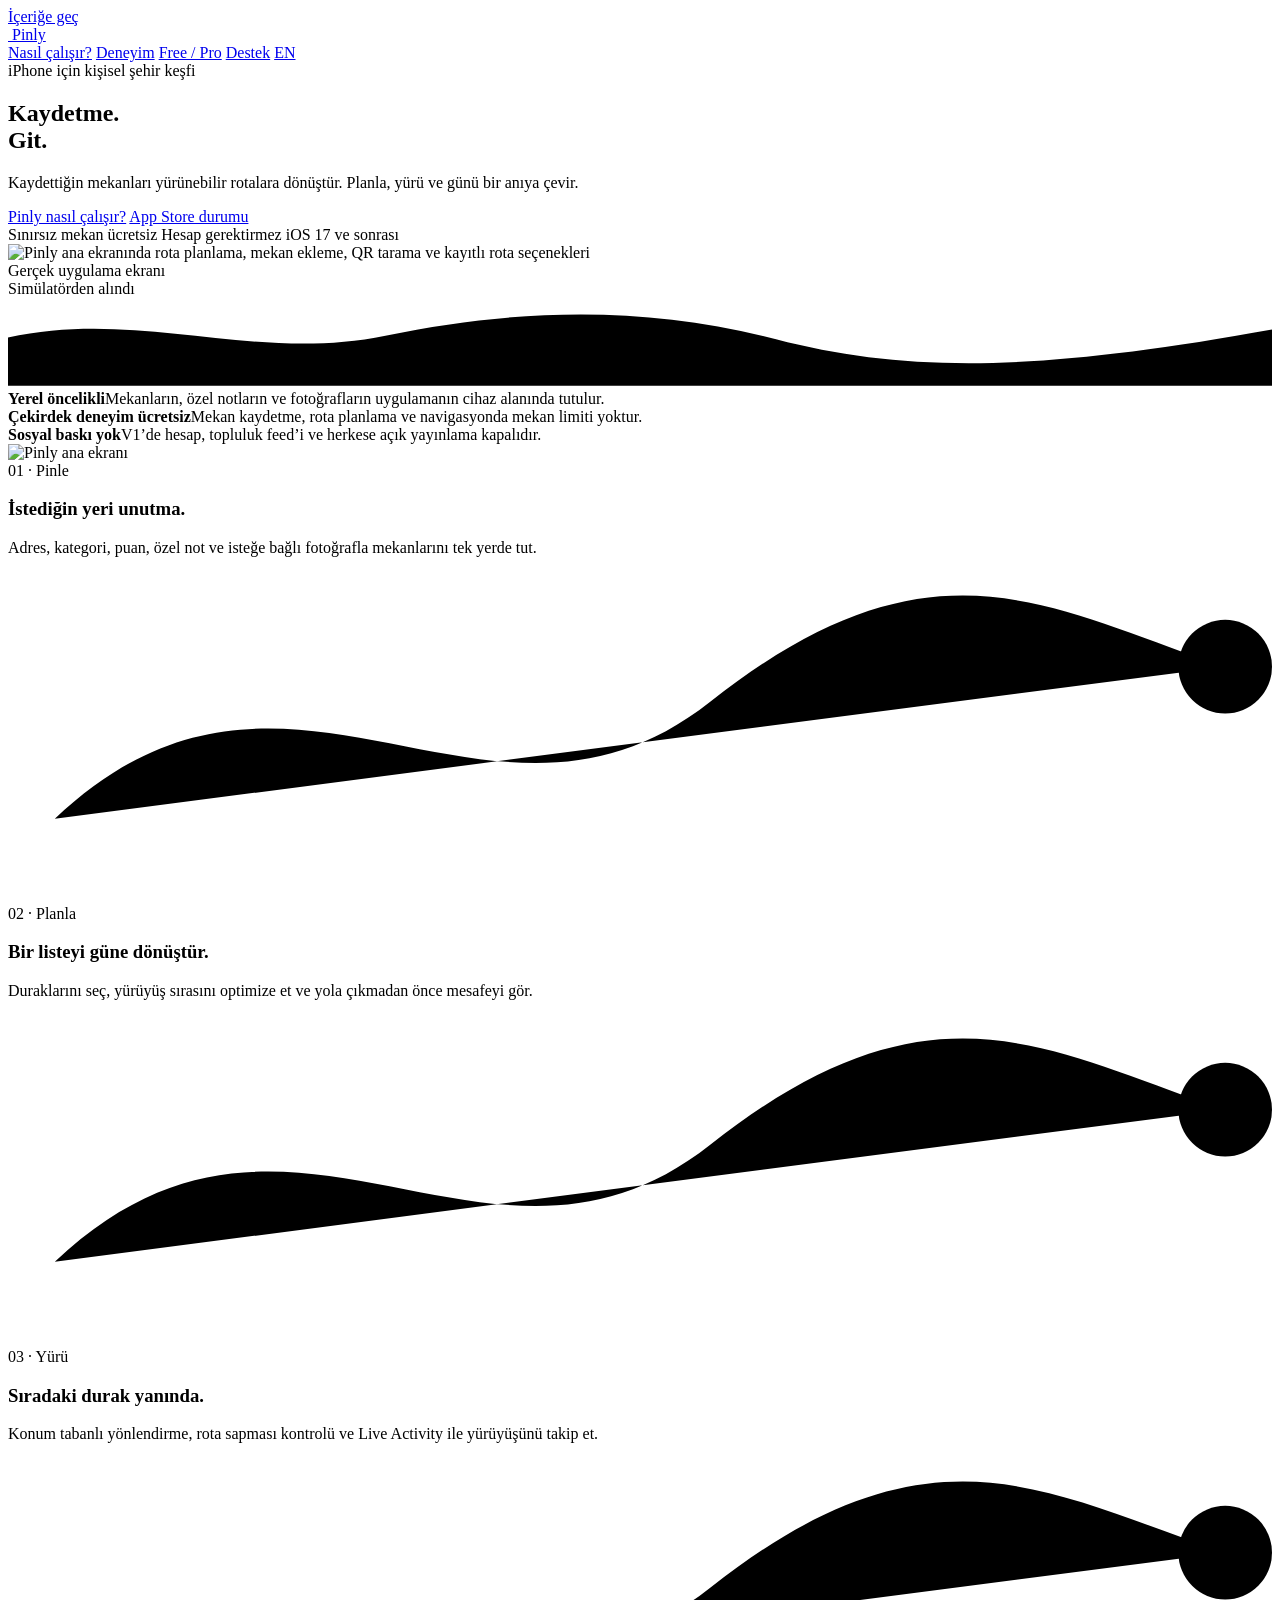
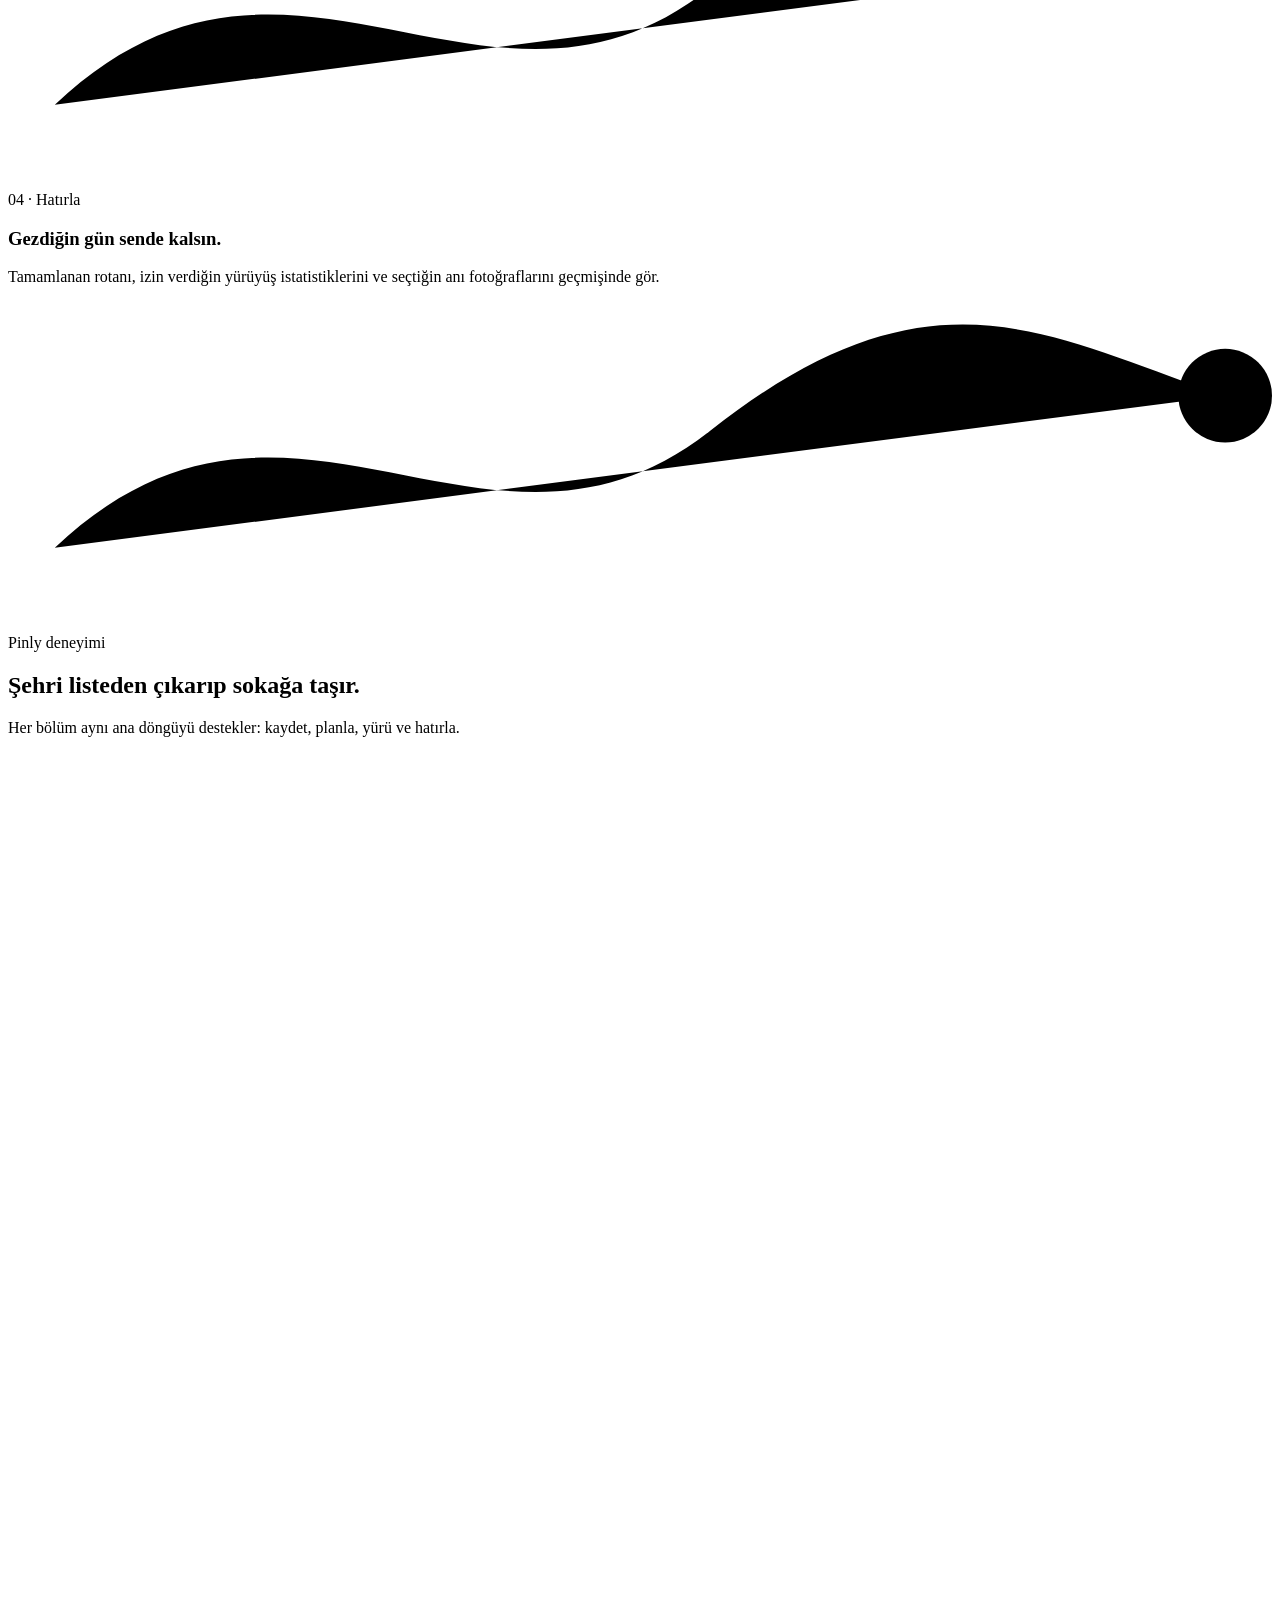
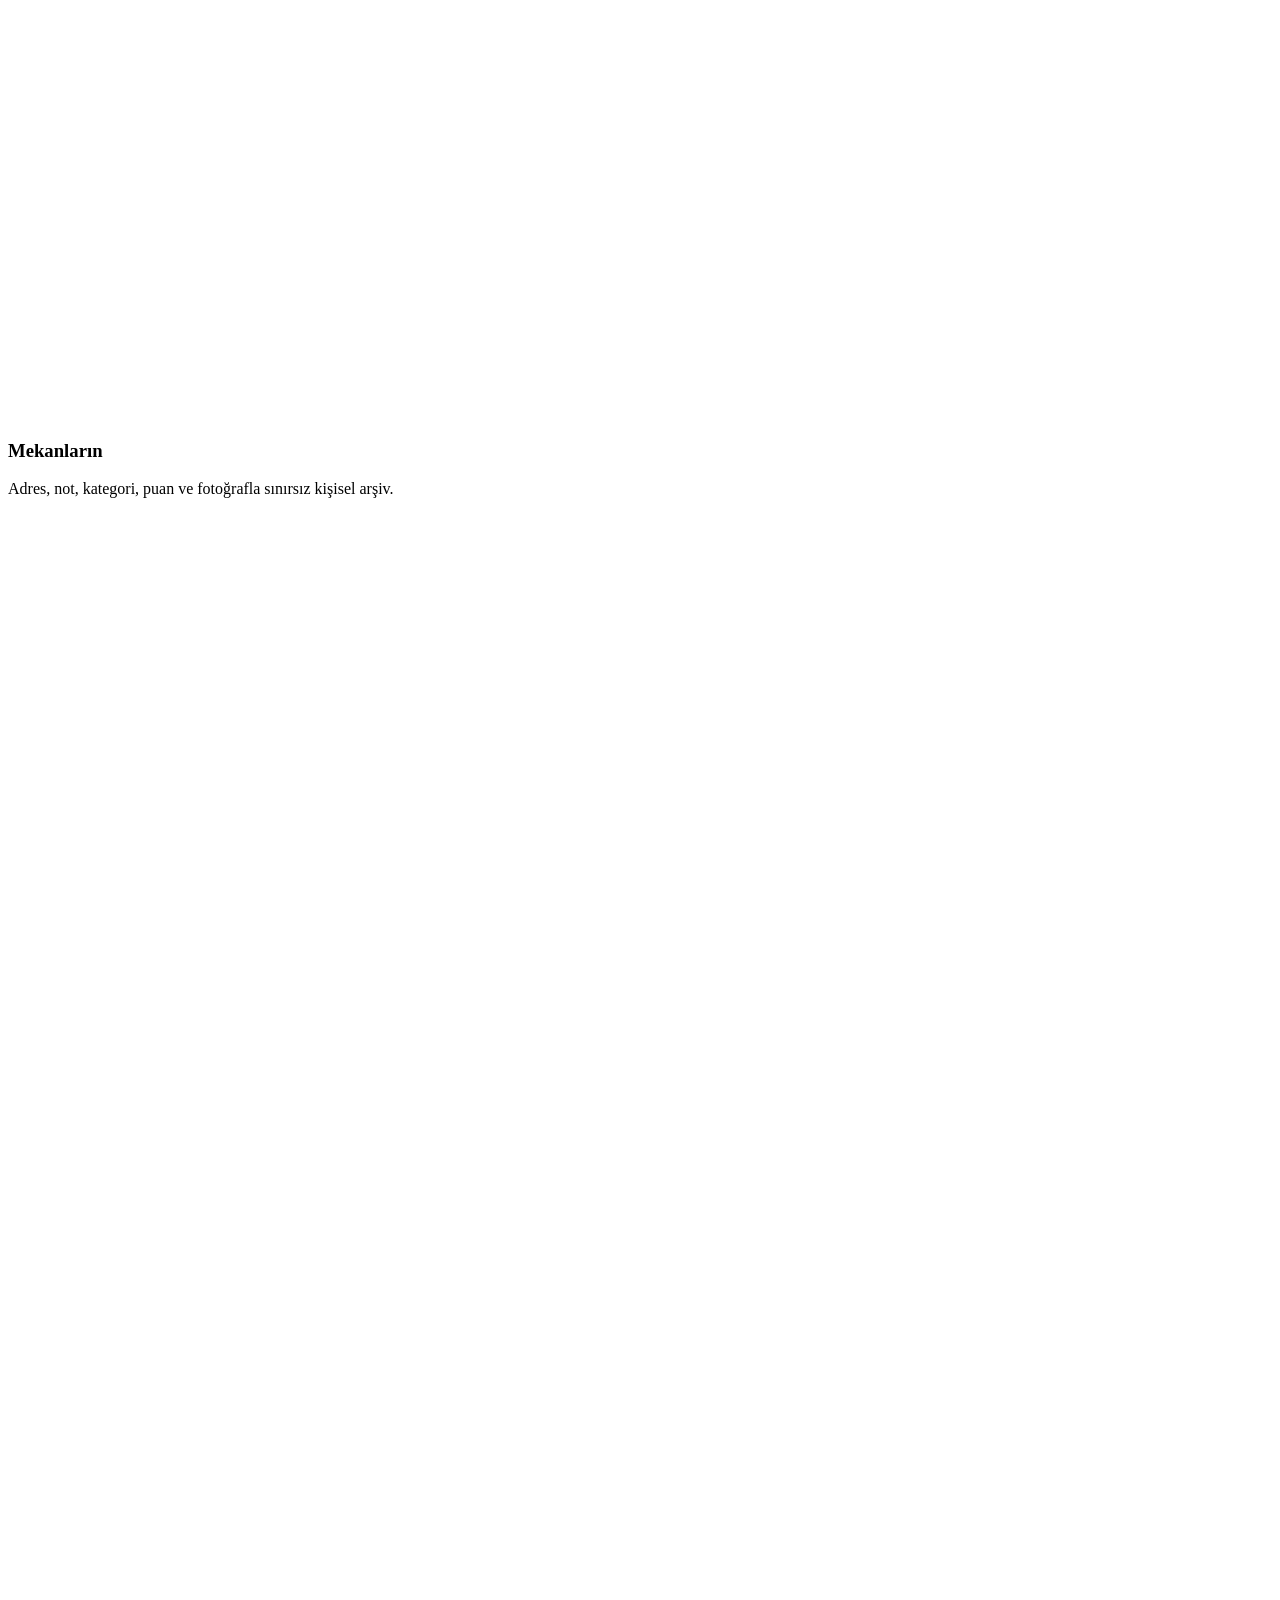
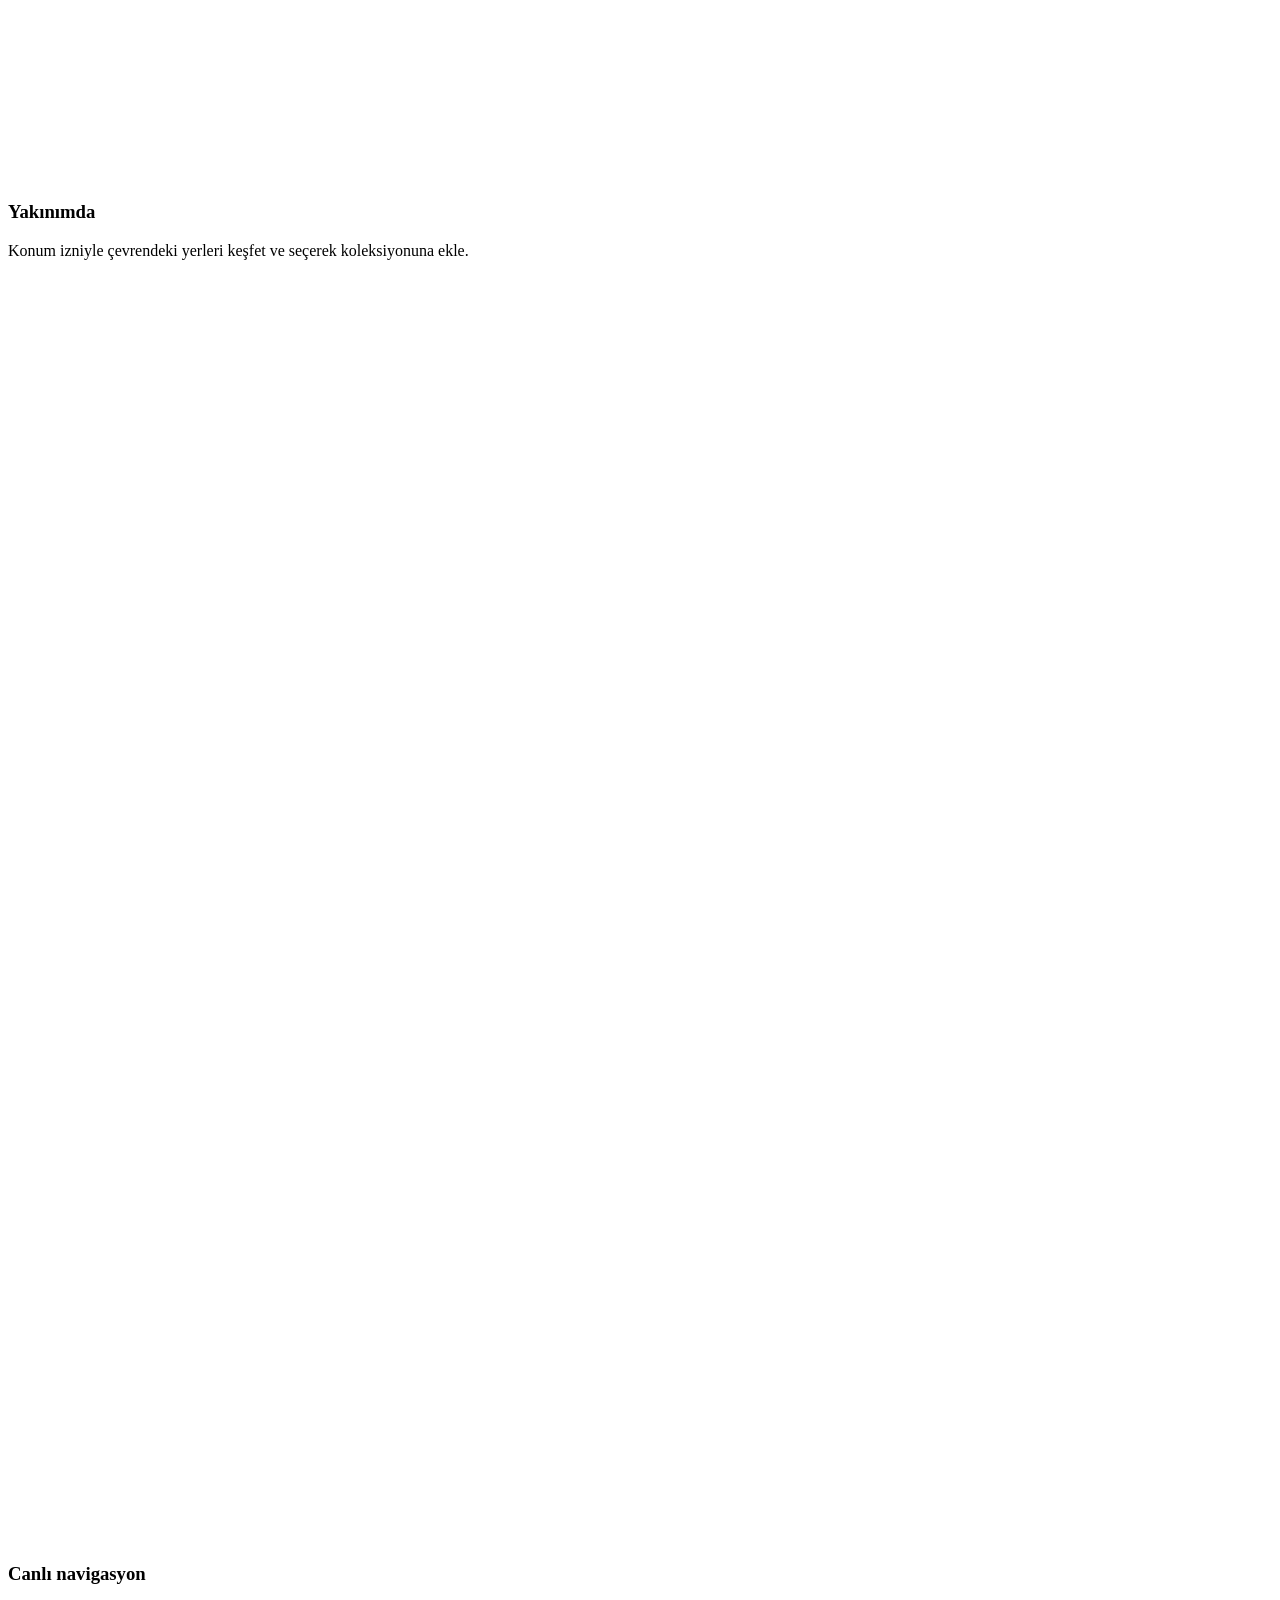
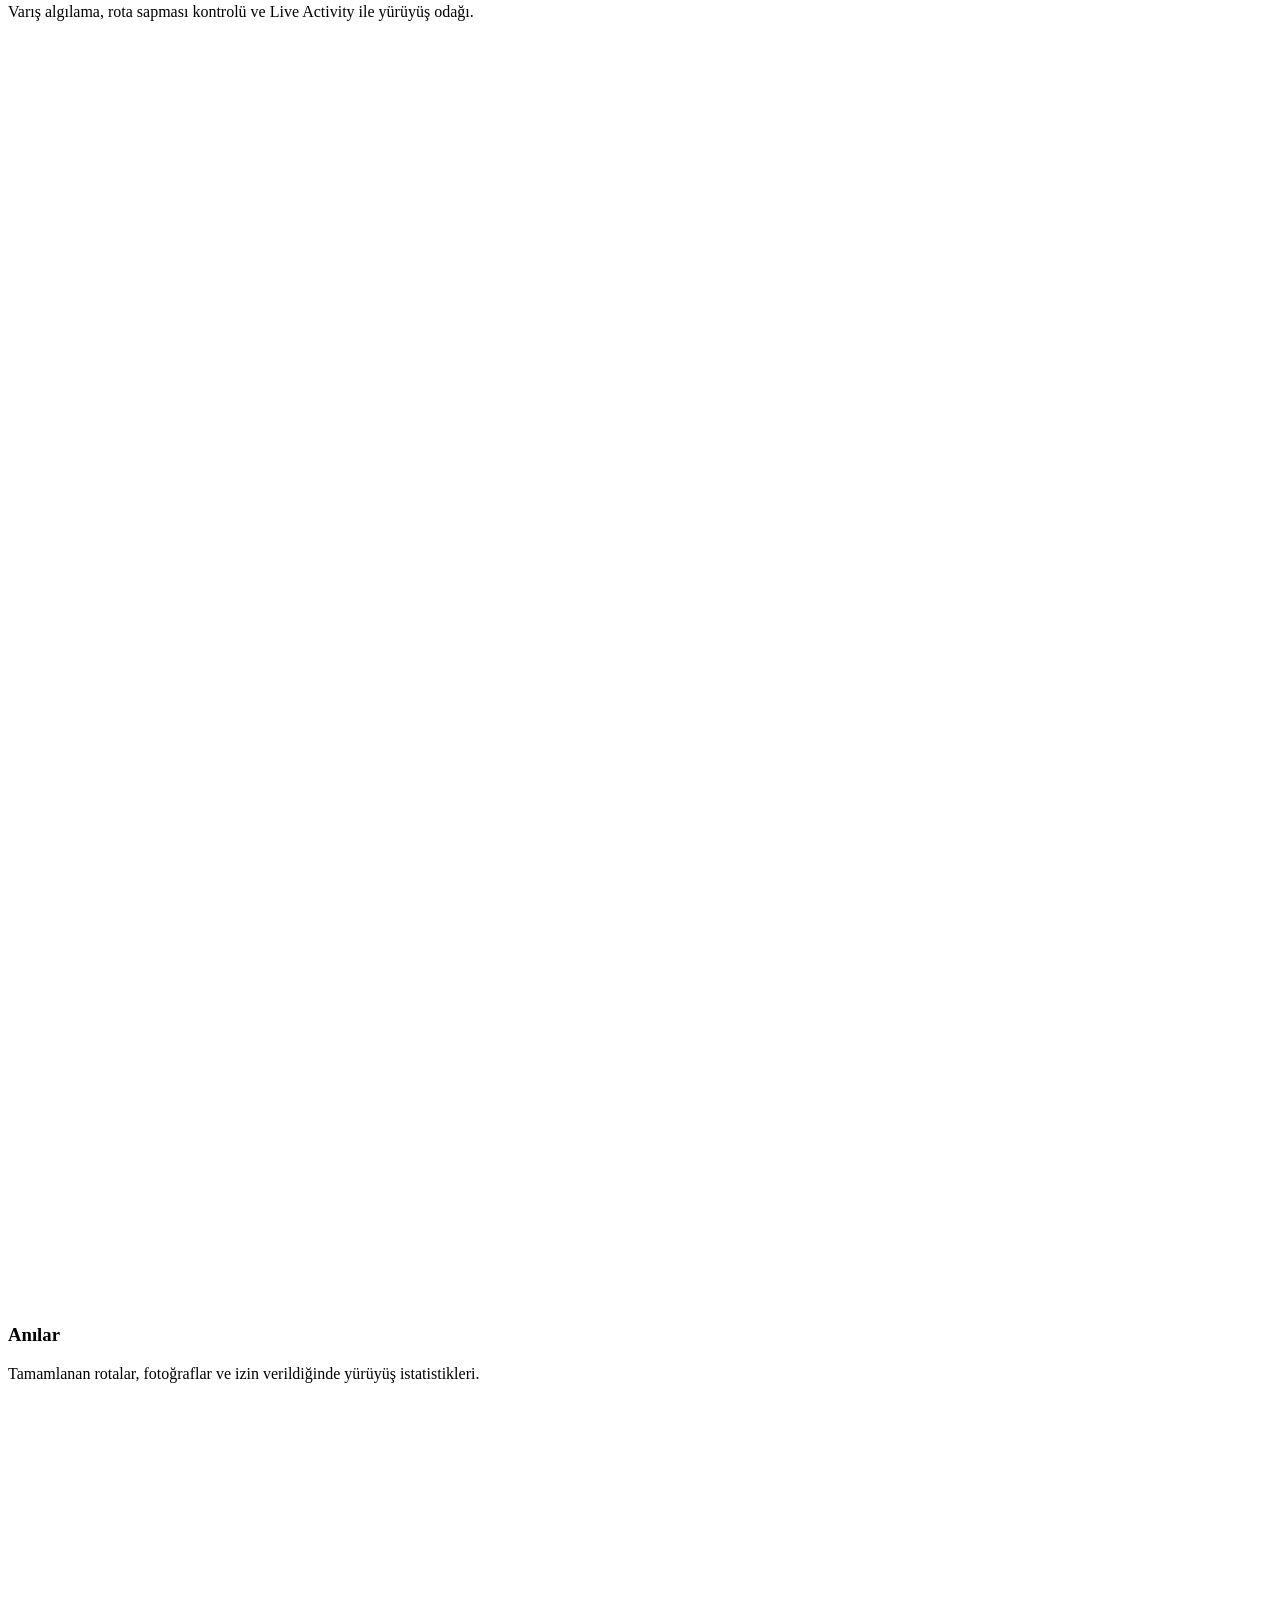
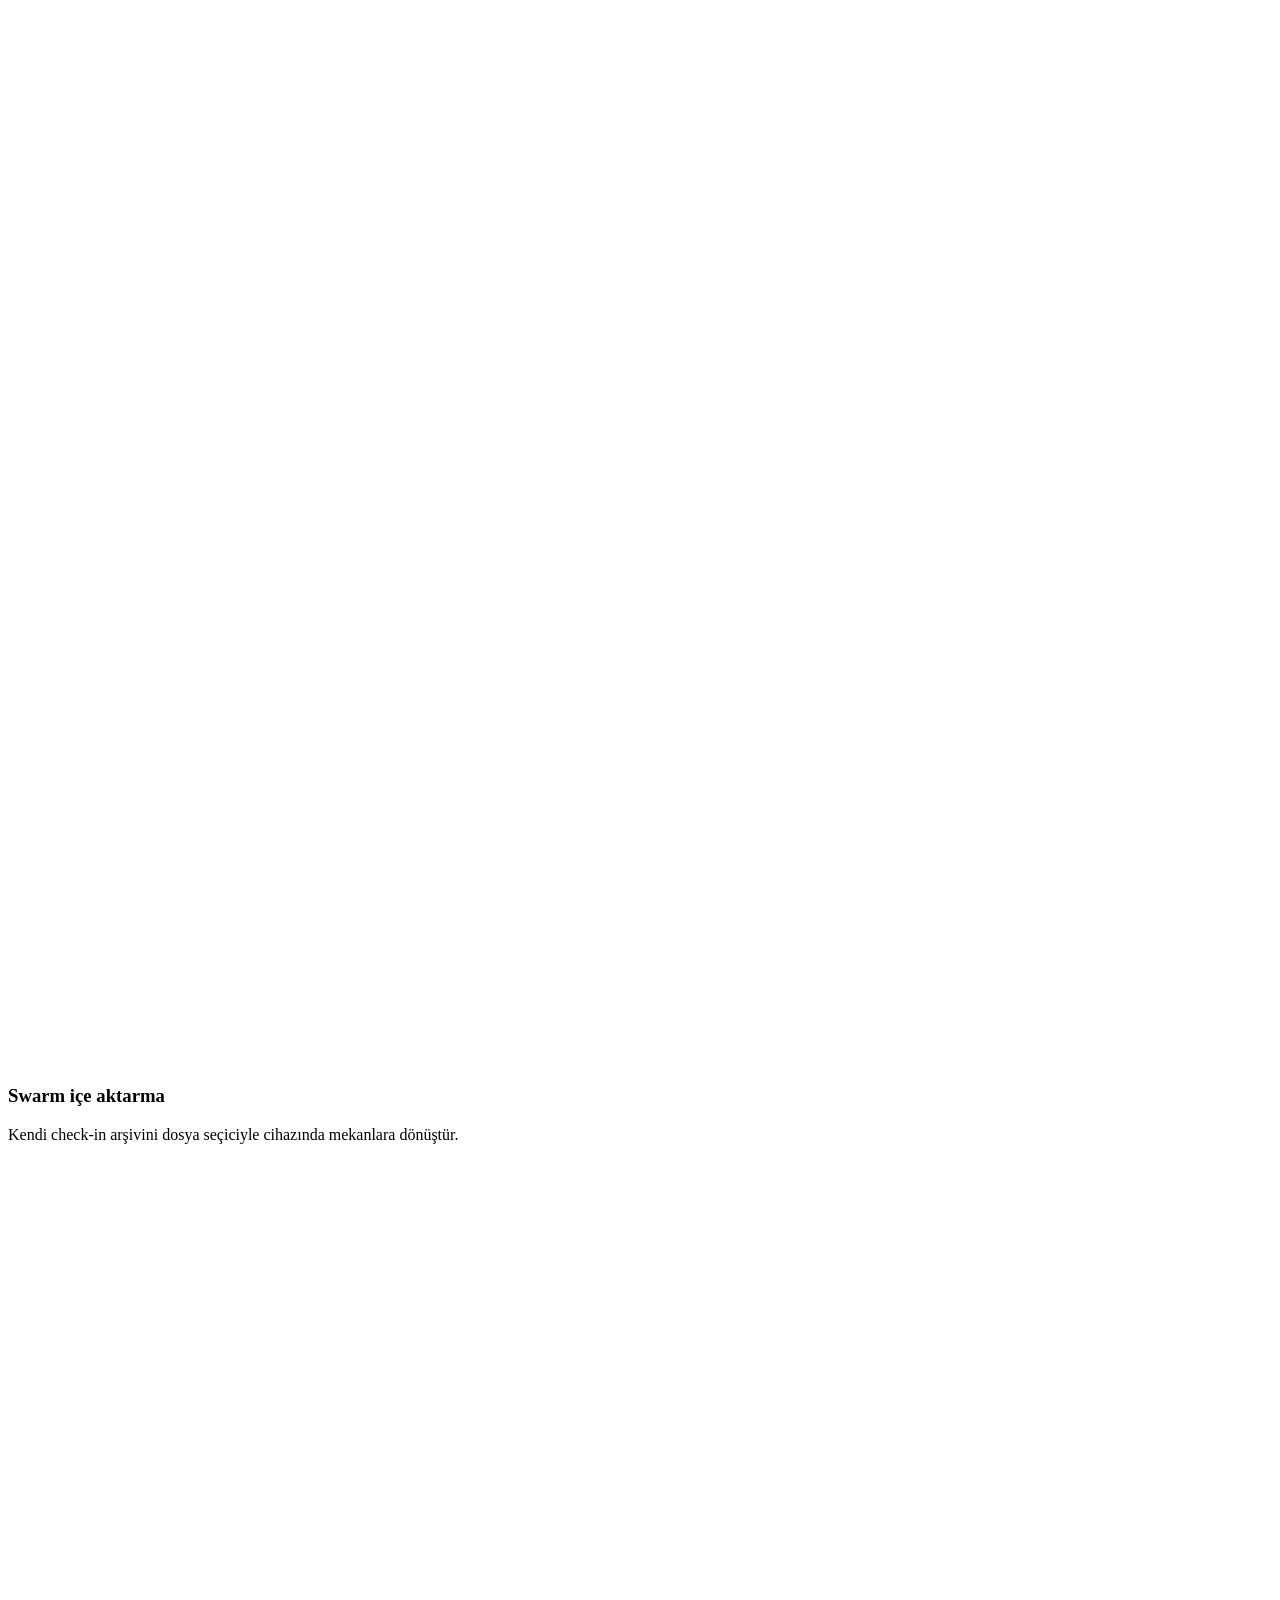
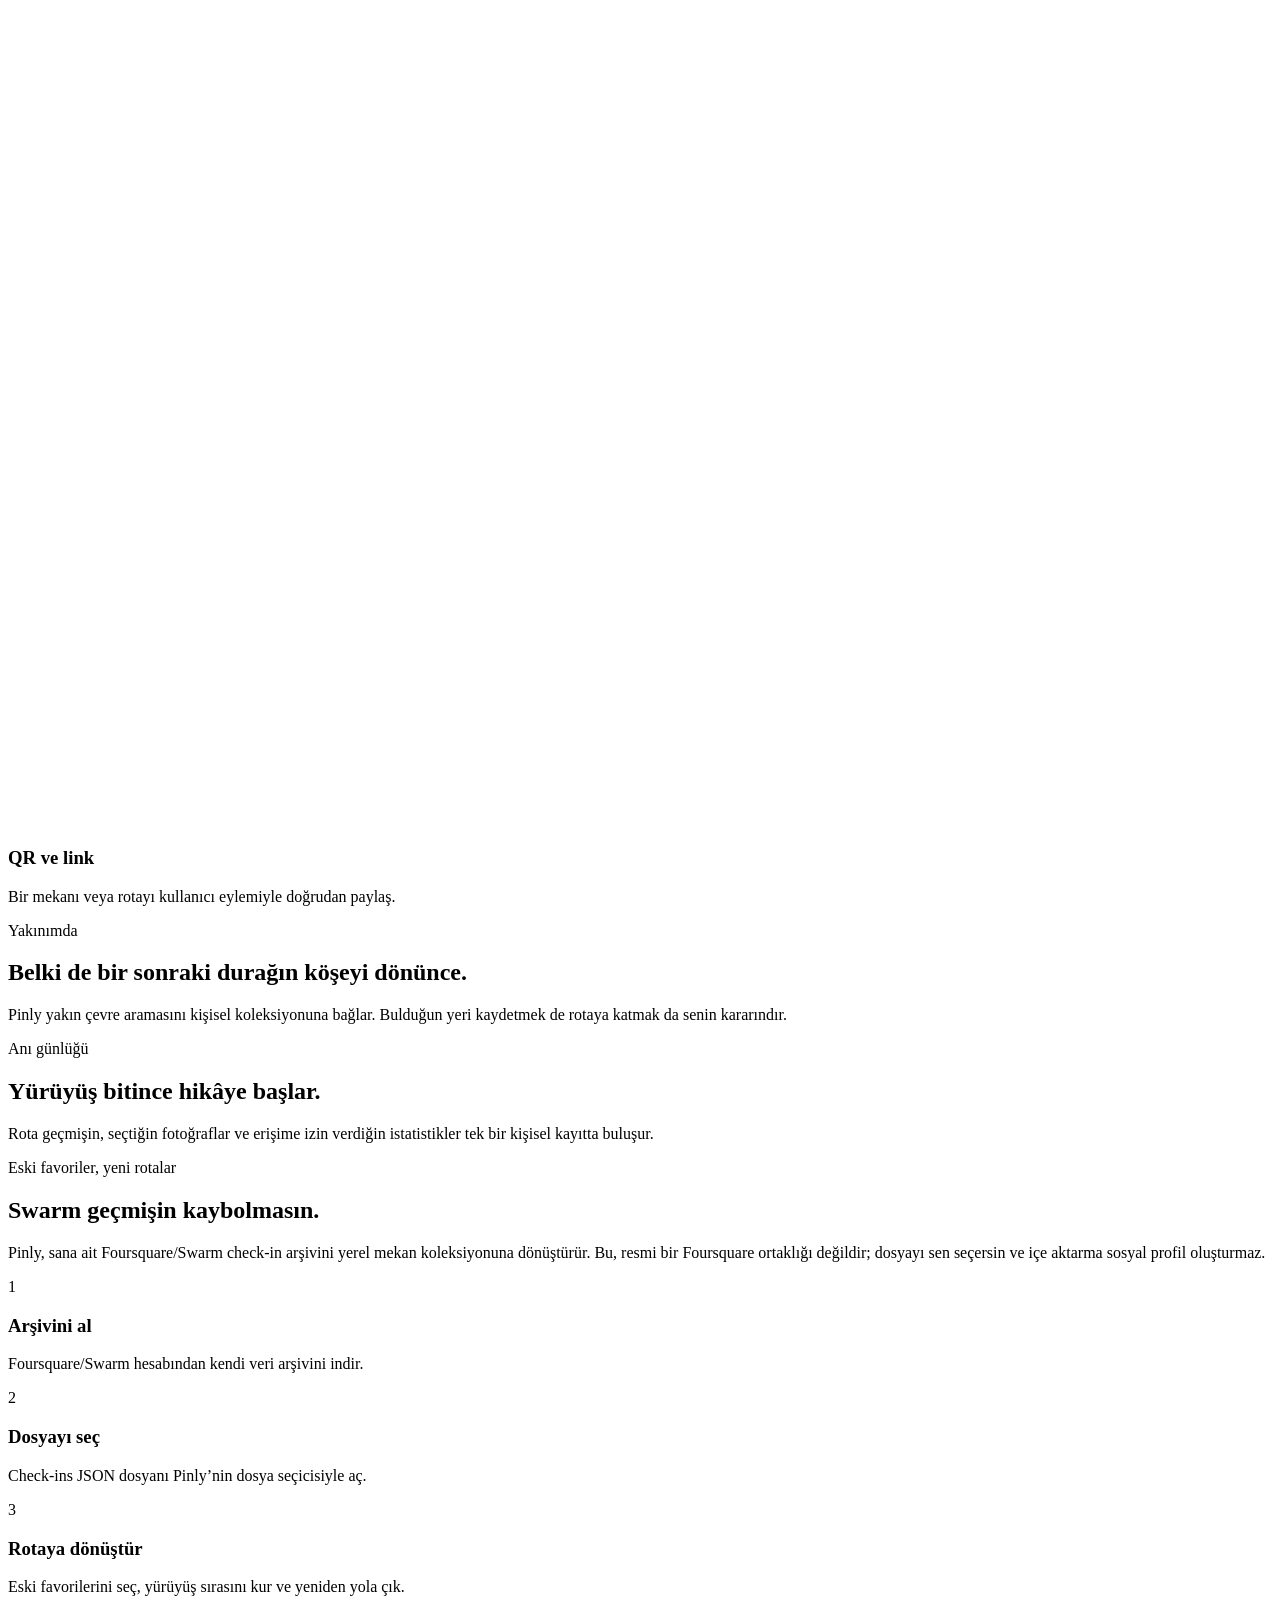
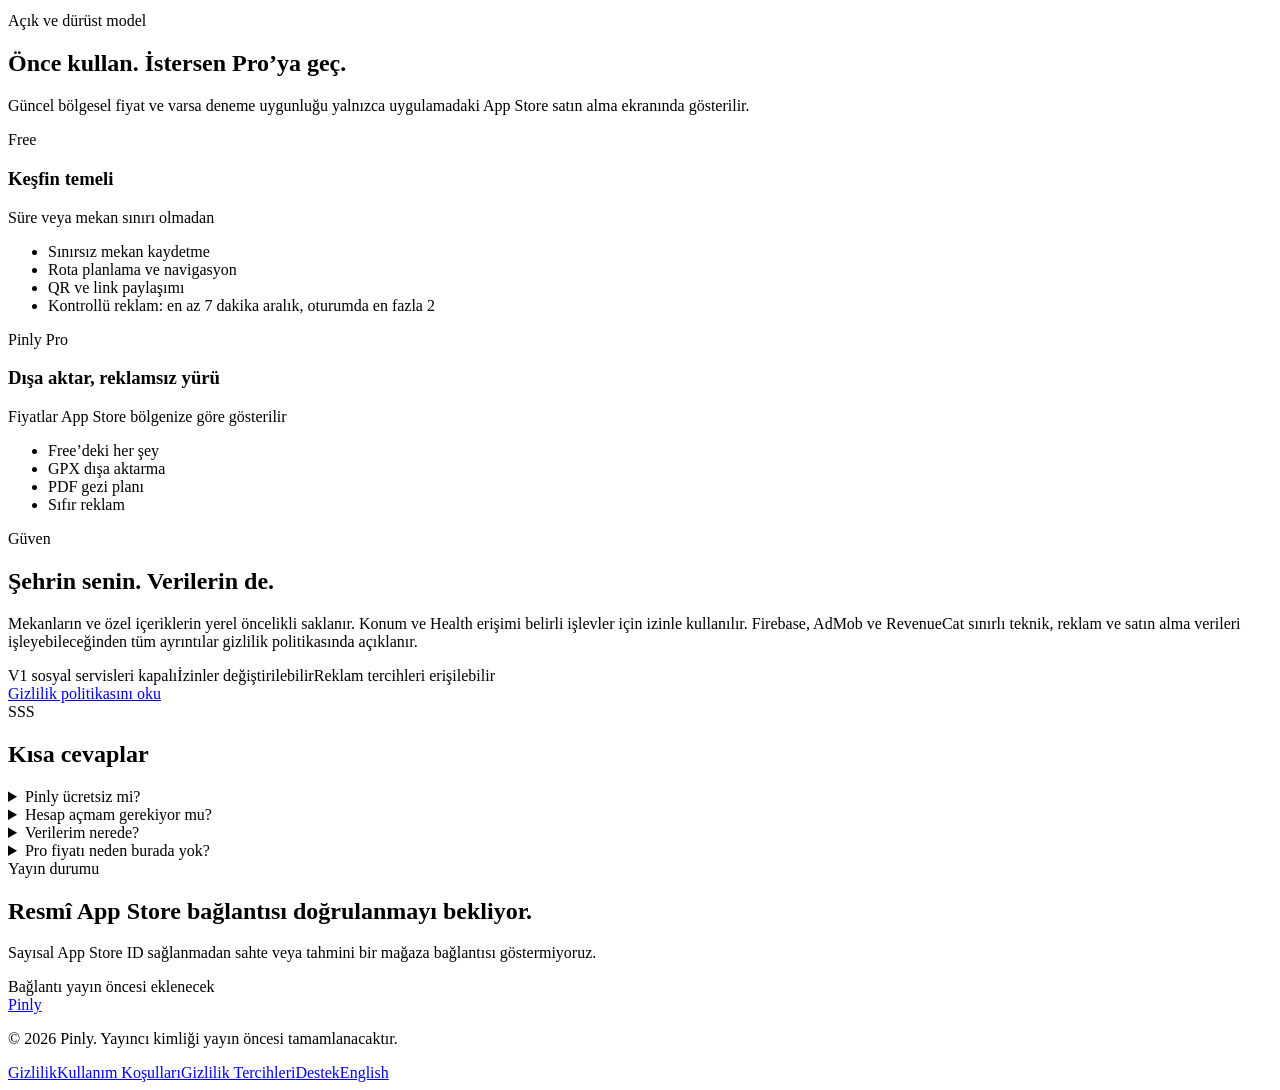
==== commit 4226f33b: "...." ====
--- a/landing/index.html
+++ b/landing/index.html
@@ -1,28 +1,192 @@
-<!doctype html><html lang="tr" data-release-ready="false"><head>
-<meta charset="utf-8"><meta name="viewport" content="width=device-width,initial-scale=1"><title>Pinly — Mekanlarını kaydet, rotanı planla, şehri yürü</title>
-<meta name="description" content="Pinly ile mekanlarını sınırsız kaydet, yürüyüş rotaları planla, adım adım navigasyonla keşfet ve rotalarını paylaş."><meta name="theme-color" content="#f6efe3">
-<meta property="og:title" content="Pinly — Şehri kendi mekanlarınla keşfet"><meta property="og:description" content="Kaydet, rota planla, yürü. iPhone için kişisel şehir keşif uygulaması."><meta property="og:type" content="website">
-<link rel="stylesheet" href="/assets/site.css"><script src="/assets/site.js" defer></script></head><body>
-<a class="skip-link" href="#main">İçeriğe geç</a><nav class="site-nav" aria-label="Ana navigasyon"><div class="container nav-inner">
-<a class="brand" href="/" aria-label="Pinly ana sayfa"><span class="brand-mark" aria-hidden="true"><svg viewBox="0 0 24 24" fill="none"><path d="M12 21s7-6.2 7-12A7 7 0 1 0 5 9c0 5.8 7 12 7 12Z" fill="currentColor"/><circle cx="12" cy="9" r="2.4" fill="#dc6534"/></svg></span>Pinly</a>
-<div class="nav-links"><a href="#ozellikler">Özellikler</a><a href="#pro">Free / Pro</a><a href="/support/">Destek</a><a class="language-link" href="/en/" hreflang="en">EN</a></div></div></nav>
-<main id="main"><section class="hero"><div class="container hero-grid"><div class="hero-copy"><span class="eyebrow">iPhone için kişisel şehir keşfi</span><h1>Mekanları biriktirme. <span class="accent">Şehri yürü.</span></h1>
-<p>Favori mekanlarını tek yerde tut, kendi yürüyüş rotanı kur ve adım adım navigasyonla keşfe çık. Pinly, plan ile gerçek yolculuk arasındaki boşluğu kapatır.</p>
-<div class="cta-row"><a class="button button-primary button-disabled" href="#availability" aria-describedby="availability">App Store’da yakında</a><a class="button button-secondary" href="#ozellikler">Nasıl çalışır?</a></div>
-<div class="hero-facts" aria-label="Ürün özellikleri"><span>Ücretsiz sınırsız mekan</span><span>Hesap gerektirmez</span><span>iOS 17+</span></div></div>
-<div class="phone-stage" aria-label="Pinly uygulamasının gerçek ana ekranı"><div class="phone-frame"><img src="/assets/pinly-home-tr.png" alt="Pinly uygulamasında Türkçe ana ekran; rota planlama ve mekan ekleme seçenekleri" width="1206" height="2622"></div><div class="real-badge">Gerçek uygulama ekranı<br><span class="accent">Simülatörden alındı</span></div></div></div></section>
-<div class="trust-strip"><div class="container trust-grid"><div class="trust-item"><strong>Yerel öncelikli</strong><span>Mekanların, notların ve fotoğrafların cihazında kalır.</span></div><div class="trust-item"><strong>Çekirdek deneyim ücretsiz</strong><span>Mekan kaydetme, rota planlama ve navigasyon açıktır.</span></div><div class="trust-item"><strong>Sosyal baskı yok</strong><span>V1’de hesap, topluluk feed’i ve herkese açık paylaşım kapalıdır.</span></div></div></div>
-<section class="section" id="ozellikler"><div class="container"><div class="section-head center"><span class="tag">Pinle · Planla · Yürü</span><h2>Keşif için gerekenler, gürültü olmadan.</h2><p>Pinly bir sosyal ağ değil; mekanlarını eyleme dönüştüren kişisel rota aracıdır.</p></div><div class="feature-grid">
-<article class="card feature-card"><span class="icon">⌖</span><h3>Sınırsız mekan</h3><p>Adres, not, kategori, puan ve fotoğrafla kendi mekan arşivini oluştur.</p></article><article class="card feature-card"><span class="icon">↝</span><h3>Yürüyüş rotası</h3><p>Seçtiğin duraklardan rota kur; sırayı optimize et ve mesafeyi gör.</p></article><article class="card feature-card"><span class="icon">➤</span><h3>Adım adım navigasyon</h3><p>Konum tabanlı yönlendirme ve Live Activity ile rotanı yürürken takip et.</p></article>
-<article class="card feature-card"><span class="icon">⇩</span><h3>Swarm içe aktarma</h3><p>Kendi veri arşivindeki check-in’leri Pinly’ye alıp yeniden keşfet.</p></article><article class="card feature-card"><span class="icon">⌁</span><h3>QR ve link paylaşımı</h3><p>Tek bir mekanı veya hazırladığın rotayı arkadaşlarınla cihazdan paylaş.</p></article><article class="card feature-card"><span class="icon">✦</span><h3>Anı günlüğü</h3><p>Rota istatistiklerini ve durak fotoğraflarını kişisel gezi anına dönüştür.</p></article></div></div></section>
-<section class="section section-tight"><div class="container split"><article class="card story-card"><span class="tag">Eski favoriler, yeni rotalar</span><h2>Swarm geçmişin sadece bir dosya değil.</h2><p>Pinly, sana ait check-in arşivini yerel mekan koleksiyonuna dönüştürür. Veri yüklemesi bir sosyal profile veya herkese açık feed’e dönüşmez.</p></article><div class="steps">
-<article class="card step"><span class="step-num">1</span><div><h3>Arşivini al</h3><p>Foursquare/Swarm hesabından kendi veri arşivini indir.</p></div></article><article class="card step"><span class="step-num">2</span><div><h3>Pinly’ye seçerek aktar</h3><p>Dosya seçiciyle check-ins JSON dosyanı içe aktar; işlem cihazında gerçekleşir.</p></div></article><article class="card step"><span class="step-num">3</span><div><h3>Rotaya dönüştür</h3><p>Eski favorilerini seç, yürüyüş sırasını kur ve yeniden yola çık.</p></div></article></div></div></section>
-<section class="section" id="pro"><div class="container"><div class="section-head center"><span class="tag">Açık ve dürüst model</span><h2>Önce kullan. İstersen Pro’ya geç.</h2><p>Website fiyat uydurmaz; güncel bölgesel fiyat ve deneme uygunluğu yalnızca App Store satın alma ekranında görünür.</p></div><div class="plans">
-<article class="card plan"><span class="tag">Free</span><h3>Keşfin temeli</h3><p class="price-note">Süre sınırı olmadan</p><ul class="check-list"><li>Sınırsız mekan kaydetme</li><li>Rota planlama ve navigasyon</li><li>QR/link paylaşımı</li><li>Kontrollü reklam: en az 7 dk aralık, oturumda en fazla 2</li></ul></article>
-<article class="card plan pro"><span class="tag">Pinly Pro</span><h3>Dışa aktar, reklamsız yürü</h3><p class="price-note">Fiyat ve varsa trial App Store’dan gelir</p><ul class="check-list"><li>Free’deki her şey</li><li>GPX dışa aktarma</li><li>PDF gezi planı</li><li>Sıfır reklam</li></ul></article></div></div></section>
-<section class="section section-tight"><div class="container card privacy-callout"><div><h2>Gizlilik metin değil, ürün kararıdır.</h2><p>V1’de sosyal servisler fail-closed kapalıdır. Konum ve HealthKit erişimi yalnızca ilgili işlev için izinle kullanılır; reklam rızası UMP ve iOS Takip İzni üzerinden yönetilir.</p></div><a class="button button-secondary" href="/privacy/">Gizlilik politikasını oku</a></div></section>
-<section class="section" aria-labelledby="sss-title"><div class="container faq"><div class="section-head center"><span class="tag">SSS</span><h2 id="sss-title">Kısa cevaplar</h2></div>
-<details><summary>Pinly ücretsiz mi?</summary><p>Evet. Mekan kaydetme, rota planlama ve navigasyon ücretsizdir. Pro; GPX/PDF dışa aktarma ve reklamsız deneyim sunar.</p></details><details><summary>Hesap açmam gerekiyor mu?</summary><p>Hayır. V1 kişisel ve yerel öncelikli çalışır; Apple ile giriş ve topluluk özellikleri kapalıdır.</p></details><details><summary>Verilerim nerede?</summary><p>Mekanlar, notlar, profil ve fotoğraflar cihazdaki uygulama alanında tutulur. Analitik, hata raporlama, reklam ve abonelik için üçüncü taraf servisler sınırlı teknik veri işleyebilir; ayrıntılar gizlilik politikasındadır.</p></details><details><summary>Pro fiyatı neden burada yok?</summary><p>Fiyatlar ülkeye ve App Store hesabına göre değişebilir. Yanlış veya eski fiyat göstermemek için güncel tutar doğrudan uygulamadaki App Store satın alma ekranında sunulur.</p></details></div></section>
-<section class="section section-tight" id="availability"><div class="container card privacy-callout"><div><h2>App Store sayfası hazırlanıyor.</h2><p>Yayın linki doğrulanmadan CTA’yı sahte bir mağaza adresine yönlendirmiyoruz.</p></div><span class="button button-primary button-disabled">Çok yakında</span></div></section></main>
-<footer class="site-footer"><div class="container footer-grid"><div><a class="brand" href="/">Pinly</a><p class="footer-note">© <span data-year>2026</span> Pinly. Yayıncı kimliği yayın öncesi tamamlanacaktır.</p></div><div class="footer-links"><a href="/privacy/">Gizlilik</a><a href="/terms/">Kullanım Koşulları</a><a href="/privacy-choices/">Gizlilik Tercihleri</a><a href="/support/">Destek</a><a href="/en/" hreflang="en">English</a></div></div></footer>
-</body></html>
+<!doctype html>
+<html lang="tr" data-release-ready="false">
+<head>
+  <meta charset="utf-8">
+  <meta name="viewport" content="width=device-width,initial-scale=1">
+  <meta name="robots" content="noindex,nofollow">
+  <title>Pinly — Kaydetme. Git.</title>
+  <meta name="description" content="Kaydettiğin mekanları yürünebilir rotalara dönüştür. Planla, yürü ve günü bir anıya çevir.">
+  <meta name="theme-color" content="#f0e9dc" media="(prefers-color-scheme: light)">
+  <meta name="theme-color" content="#1c1a22" media="(prefers-color-scheme: dark)">
+  <meta property="og:title" content="Pinly — Kaydetme. Git.">
+  <meta property="og:description" content="Mekanlarını kaydet, yürünebilir bir güne dönüştür ve şehri keşfet.">
+  <meta property="og:type" content="website">
+  <link rel="icon" href="/assets/favicon-64.png" sizes="64x64">
+  <link rel="apple-touch-icon" href="/assets/apple-touch-icon.png">
+  <link rel="stylesheet" href="/assets/site.css?v=2">
+  <script src="/assets/site.js?v=2" defer></script>
+</head>
+<body>
+  <a class="skip-link" href="#main">İçeriğe geç</a>
+  <nav class="site-nav" aria-label="Ana navigasyon">
+    <div class="container nav-inner">
+      <a class="brand" href="/" aria-label="Pinly ana sayfa">
+        <span class="brand-mark" aria-hidden="true"><img src="/assets/app-icon.png" alt=""></span>
+        Pinly
+      </a>
+      <div class="nav-links">
+        <a href="#hikaye">Nasıl çalışır?</a>
+        <a href="#deneyim">Deneyim</a>
+        <a href="#pro">Free / Pro</a>
+        <a href="/support/">Destek</a>
+        <a class="language-link" href="/en/" hreflang="en" lang="en">EN</a>
+      </div>
+    </div>
+  </nav>
+
+  <main id="main">
+    <section class="hero">
+      <div class="container hero-grid">
+        <div class="hero-copy" data-reveal>
+          <span class="eyebrow">iPhone için kişisel şehir keşfi</span>
+          <h1>Kaydetme.<br><span class="accent">Git.</span></h1>
+          <p>Kaydettiğin mekanları yürünebilir rotalara dönüştür. Planla, yürü ve günü bir anıya çevir.</p>
+          <div class="cta-row">
+            <a class="button button-primary" href="#hikaye">Pinly nasıl çalışır?</a>
+            <a class="button button-secondary" href="#availability">App Store durumu</a>
+          </div>
+          <div class="hero-facts" aria-label="Temel ürün bilgileri">
+            <span>Sınırsız mekan ücretsiz</span>
+            <span>Hesap gerektirmez</span>
+            <span>iOS 17 ve sonrası</span>
+          </div>
+        </div>
+        <div class="phone-stage" data-reveal aria-label="Pinly uygulamasının gerçek Türkçe ana ekranı">
+          <div class="phone-frame">
+            <img src="/assets/pinly-home-tr.png" alt="Pinly ana ekranında rota planlama, mekan ekleme, QR tarama ve kayıtlı rota seçenekleri" width="1206" height="2622">
+          </div>
+          <div class="real-badge">Gerçek uygulama ekranı<br><span class="accent">Simülatörden alındı</span></div>
+        </div>
+      </div>
+    </section>
+
+    <div class="horizon-wrap" aria-hidden="true">
+      <svg viewBox="0 0 1440 100" preserveAspectRatio="none"><path fill="currentColor" d="M0 45C150 12 280 74 430 43S725 8 875 47s300 37 565-11v64H0Z"/></svg>
+    </div>
+    <div class="trust-strip">
+      <div class="container trust-grid">
+        <div class="trust-item"><strong>Yerel öncelikli</strong><span>Mekanların, özel notların ve fotoğrafların uygulamanın cihaz alanında tutulur.</span></div>
+        <div class="trust-item"><strong>Çekirdek deneyim ücretsiz</strong><span>Mekan kaydetme, rota planlama ve navigasyonda mekan limiti yoktur.</span></div>
+        <div class="trust-item"><strong>Sosyal baskı yok</strong><span>V1’de hesap, topluluk feed’i ve herkese açık yayınlama kapalıdır.</span></div>
+      </div>
+    </div>
+
+    <section class="section scroll-story section-ink" id="hikaye" data-story>
+      <div class="container story-layout">
+        <div class="story-visual" aria-label="Akışı anlatan gerçek Pinly ana ekranı">
+          <div class="phone-stage">
+            <div class="phone-frame"><img src="/assets/pinly-home-tr.png" alt="Pinly ana ekranı" width="1206" height="2622"></div>
+            <div class="story-progress" aria-hidden="true"><span data-story-progress></span></div>
+          </div>
+        </div>
+        <div class="story-steps">
+          <article class="story-step" data-story-step>
+            <span class="story-kicker">01 · Pinle</span>
+            <h3>İstediğin yeri unutma.</h3>
+            <p>Adres, kategori, puan, özel not ve isteğe bağlı fotoğrafla mekanlarını tek yerde tut.</p>
+            <svg class="route-thread" viewBox="0 0 108 28" aria-hidden="true"><path d="M4 21C24 2 41 26 60 11S89 3 104 8"/><circle cx="104" cy="8" r="4"/></svg>
+          </article>
+          <article class="story-step" data-story-step>
+            <span class="story-kicker">02 · Planla</span>
+            <h3>Bir listeyi güne dönüştür.</h3>
+            <p>Duraklarını seç, yürüyüş sırasını optimize et ve yola çıkmadan önce mesafeyi gör.</p>
+            <svg class="route-thread" viewBox="0 0 108 28" aria-hidden="true"><path d="M4 21C24 2 41 26 60 11S89 3 104 8"/><circle cx="104" cy="8" r="4"/></svg>
+          </article>
+          <article class="story-step" data-story-step>
+            <span class="story-kicker">03 · Yürü</span>
+            <h3>Sıradaki durak yanında.</h3>
+            <p>Konum tabanlı yönlendirme, rota sapması kontrolü ve Live Activity ile yürüyüşünü takip et.</p>
+            <svg class="route-thread" viewBox="0 0 108 28" aria-hidden="true"><path d="M4 21C24 2 41 26 60 11S89 3 104 8"/><circle cx="104" cy="8" r="4"/></svg>
+          </article>
+          <article class="story-step" data-story-step>
+            <span class="story-kicker">04 · Hatırla</span>
+            <h3>Gezdiğin gün sende kalsın.</h3>
+            <p>Tamamlanan rotanı, izin verdiğin yürüyüş istatistiklerini ve seçtiğin anı fotoğraflarını geçmişinde gör.</p>
+            <svg class="route-thread" viewBox="0 0 108 28" aria-hidden="true"><path d="M4 21C24 2 41 26 60 11S89 3 104 8"/><circle cx="104" cy="8" r="4"/></svg>
+          </article>
+        </div>
+      </div>
+    </section>
+
+    <section class="section" id="deneyim">
+      <div class="container">
+        <div class="section-head" data-reveal>
+          <span class="tag">Pinly deneyimi</span>
+          <h2>Şehri listeden çıkarıp sokağa taşır.</h2>
+          <p>Her bölüm aynı ana döngüyü destekler: kaydet, planla, yürü ve hatırla.</p>
+        </div>
+        <div class="feature-grid">
+          <article class="card feature-card" data-reveal><span class="symbol" aria-hidden="true"><svg viewBox="0 0 24 24" fill="none"><path d="M12 21s6-5.4 6-11a6 6 0 1 0-12 0c0 5.6 6 11 6 11Z"/><circle cx="12" cy="10" r="2"/></svg></span><h3>Mekanların</h3><p>Adres, not, kategori, puan ve fotoğrafla sınırsız kişisel arşiv.</p></article>
+          <article class="card feature-card" data-reveal><span class="symbol" aria-hidden="true"><svg viewBox="0 0 24 24" fill="none"><path d="M4 18c3-8 7 1 10-7s5-3 6-6"/><circle cx="4" cy="18" r="2"/><circle cx="20" cy="5" r="2"/></svg></span><h3>Yakınımda</h3><p>Konum izniyle çevrendeki yerleri keşfet ve seçerek koleksiyonuna ekle.</p></article>
+          <article class="card feature-card" data-reveal><span class="symbol" aria-hidden="true"><svg viewBox="0 0 24 24" fill="none"><path d="m5 19 4-14 4 10 6-10"/><path d="M4 19h16"/></svg></span><h3>Canlı navigasyon</h3><p>Varış algılama, rota sapması kontrolü ve Live Activity ile yürüyüş odağı.</p></article>
+          <article class="card feature-card" data-reveal><span class="symbol" aria-hidden="true"><svg viewBox="0 0 24 24" fill="none"><path d="M5 4h14v16H5z"/><path d="M8 8h8M8 12h5M8 16h7"/></svg></span><h3>Anılar</h3><p>Tamamlanan rotalar, fotoğraflar ve izin verildiğinde yürüyüş istatistikleri.</p></article>
+          <article class="card feature-card" data-reveal><span class="symbol" aria-hidden="true"><svg viewBox="0 0 24 24" fill="none"><path d="M12 3v12m0 0 4-4m-4 4-4-4"/><path d="M5 19h14"/></svg></span><h3>Swarm içe aktarma</h3><p>Kendi check-in arşivini dosya seçiciyle cihazında mekanlara dönüştür.</p></article>
+          <article class="card feature-card" data-reveal><span class="symbol" aria-hidden="true"><svg viewBox="0 0 24 24" fill="none"><path d="M8 12h8M12 8v8"/><circle cx="12" cy="12" r="9"/></svg></span><h3>QR ve link</h3><p>Bir mekanı veya rotayı kullanıcı eylemiyle doğrudan paylaş.</p></article>
+        </div>
+      </div>
+    </section>
+
+    <section class="section section-tight">
+      <div class="container editorial-grid">
+        <article class="card editorial-card sage" data-reveal>
+          <span class="tag">Yakınımda</span><h2>Belki de bir sonraki durağın köşeyi dönünce.</h2>
+          <p>Pinly yakın çevre aramasını kişisel koleksiyonuna bağlar. Bulduğun yeri kaydetmek de rotaya katmak da senin kararındır.</p><span class="pattern-corner" aria-hidden="true"></span>
+        </article>
+        <article class="card editorial-card" data-reveal>
+          <span class="tag">Anı günlüğü</span><h2>Yürüyüş bitince hikâye başlar.</h2>
+          <p>Rota geçmişin, seçtiğin fotoğraflar ve erişime izin verdiğin istatistikler tek bir kişisel kayıtta buluşur.</p>
+        </article>
+      </div>
+    </section>
+
+    <section class="section section-tight">
+      <div class="container split">
+        <article class="card story-card" data-reveal><span class="tag">Eski favoriler, yeni rotalar</span><h2>Swarm geçmişin kaybolmasın.</h2><p>Pinly, sana ait Foursquare/Swarm check-in arşivini yerel mekan koleksiyonuna dönüştürür. Bu, resmi bir Foursquare ortaklığı değildir; dosyayı sen seçersin ve içe aktarma sosyal profil oluşturmaz.</p></article>
+        <div class="steps">
+          <article class="card step" data-reveal><span class="step-num">1</span><div><h3>Arşivini al</h3><p>Foursquare/Swarm hesabından kendi veri arşivini indir.</p></div></article>
+          <article class="card step" data-reveal><span class="step-num">2</span><div><h3>Dosyayı seç</h3><p>Check-ins JSON dosyanı Pinly’nin dosya seçicisiyle aç.</p></div></article>
+          <article class="card step" data-reveal><span class="step-num">3</span><div><h3>Rotaya dönüştür</h3><p>Eski favorilerini seç, yürüyüş sırasını kur ve yeniden yola çık.</p></div></article>
+        </div>
+      </div>
+    </section>
+
+    <section class="section pattern-seigaiha" id="pro">
+      <div class="container">
+        <div class="section-head center" data-reveal><span class="tag">Açık ve dürüst model</span><h2>Önce kullan. İstersen Pro’ya geç.</h2><p>Güncel bölgesel fiyat ve varsa deneme uygunluğu yalnızca uygulamadaki App Store satın alma ekranında gösterilir.</p></div>
+        <div class="plans">
+          <article class="card plan" data-reveal><span class="tag">Free</span><h3>Keşfin temeli</h3><p class="price-note">Süre veya mekan sınırı olmadan</p><ul class="check-list"><li>Sınırsız mekan kaydetme</li><li>Rota planlama ve navigasyon</li><li>QR ve link paylaşımı</li><li>Kontrollü reklam: en az 7 dakika aralık, oturumda en fazla 2</li></ul></article>
+          <article class="card plan pro" data-reveal><span class="tag">Pinly Pro</span><h3>Dışa aktar, reklamsız yürü</h3><p class="price-note">Fiyatlar App Store bölgenize göre gösterilir</p><ul class="check-list"><li>Free’deki her şey</li><li>GPX dışa aktarma</li><li>PDF gezi planı</li><li>Sıfır reklam</li></ul></article>
+        </div>
+      </div>
+    </section>
+
+    <section class="section section-tight" id="privacy">
+      <div class="container card privacy-callout" data-reveal>
+        <div><span class="tag">Güven</span><h2>Şehrin senin. Verilerin de.</h2><p>Mekanların ve özel içeriklerin yerel öncelikli saklanır. Konum ve Health erişimi belirli işlevler için izinle kullanılır. Firebase, AdMob ve RevenueCat sınırlı teknik, reklam ve satın alma verileri işleyebileceğinden tüm ayrıntılar gizlilik politikasında açıklanır.</p><div class="privacy-points"><span>V1 sosyal servisleri kapalı</span><span>İzinler değiştirilebilir</span><span>Reklam tercihleri erişilebilir</span></div></div>
+        <a class="button button-secondary" href="/privacy/">Gizlilik politikasını oku</a>
+      </div>
+    </section>
+
+    <section class="section" aria-labelledby="sss-title">
+      <div class="container faq">
+        <div class="section-head center"><span class="tag">SSS</span><h2 id="sss-title">Kısa cevaplar</h2></div>
+        <details><summary>Pinly ücretsiz mi?</summary><p>Evet. Mekan kaydetme, rota planlama ve navigasyon ücretsizdir. Pro, GPX/PDF dışa aktarma ve reklamsız deneyim sunar.</p></details>
+        <details><summary>Hesap açmam gerekiyor mu?</summary><p>Hayır. V1 kişisel ve yerel öncelikli çalışır; Apple ile giriş ve topluluk özellikleri kapalıdır.</p></details>
+        <details><summary>Verilerim nerede?</summary><p>Mekanlar, notlar, profil ve fotoğraflar uygulamanın cihaz alanında tutulur. Analitik, hata raporlama, reklam ve abonelik servisleri sınırlı teknik veri işleyebilir; ayrıntılar gizlilik politikasındadır.</p></details>
+        <details><summary>Pro fiyatı neden burada yok?</summary><p>Fiyatlar ülkeye ve App Store hesabına göre değişebilir. Güncel tutar doğrudan uygulamadaki App Store satın alma ekranında sunulur.</p></details>
+      </div>
+    </section>
+
+    <section class="section section-tight" id="availability">
+      <div class="container card privacy-callout"><div><span class="tag">Yayın durumu</span><h2>Resmî App Store bağlantısı doğrulanmayı bekliyor.</h2><p>Sayısal App Store ID sağlanmadan sahte veya tahmini bir mağaza bağlantısı göstermiyoruz.</p></div><span class="button button-primary button-disabled" aria-disabled="true">Bağlantı yayın öncesi eklenecek</span></div>
+    </section>
+  </main>
+
+  <footer class="site-footer">
+    <div class="container footer-grid">
+      <div><a class="brand" href="/"><span class="brand-mark" aria-hidden="true"><img src="/assets/app-icon.png" alt=""></span>Pinly</a><p class="footer-note">© <span data-year>2026</span> Pinly. Yayıncı kimliği yayın öncesi tamamlanacaktır.</p></div>
+      <div class="footer-links"><a href="/privacy/">Gizlilik</a><a href="/terms/">Kullanım Koşulları</a><a href="/privacy-choices/">Gizlilik Tercihleri</a><a href="/support/">Destek</a><a href="/en/" hreflang="en" lang="en">English</a></div>
+    </div>
+  </footer>
+</body>
+</html>
